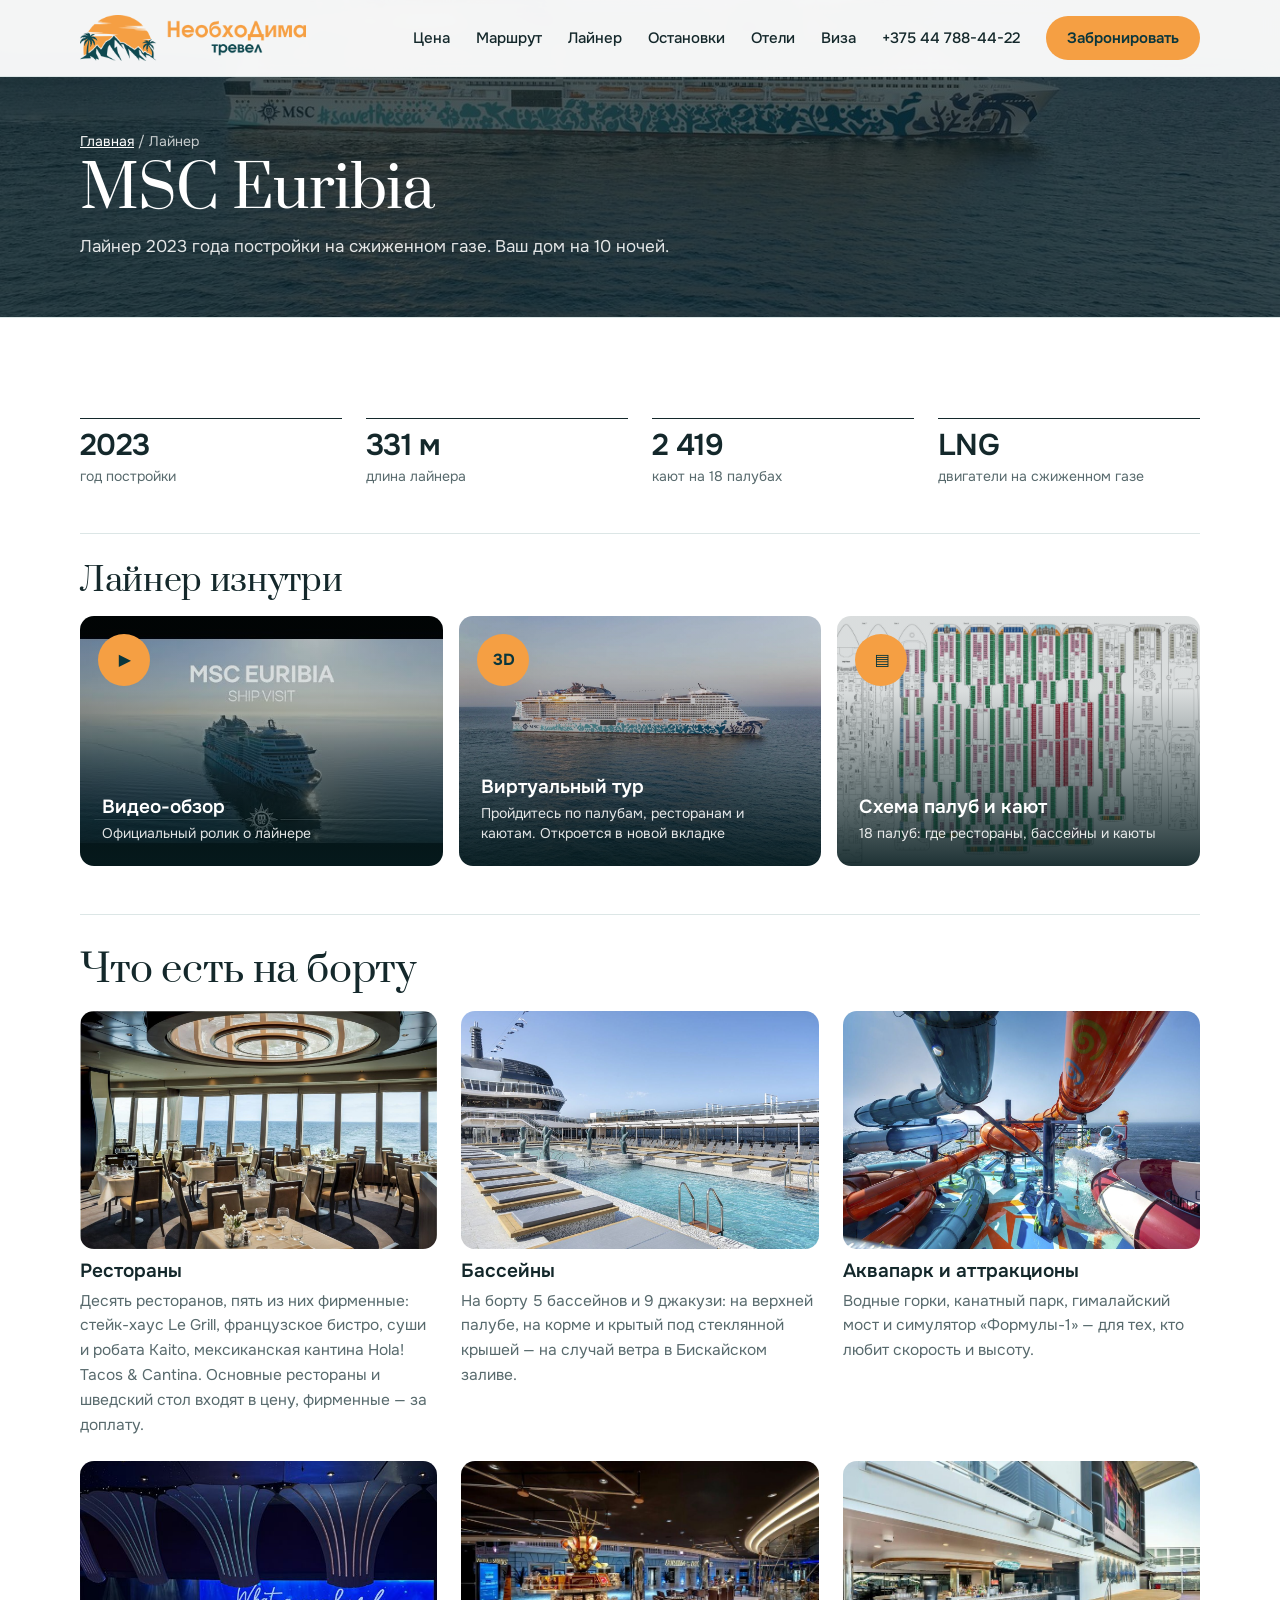
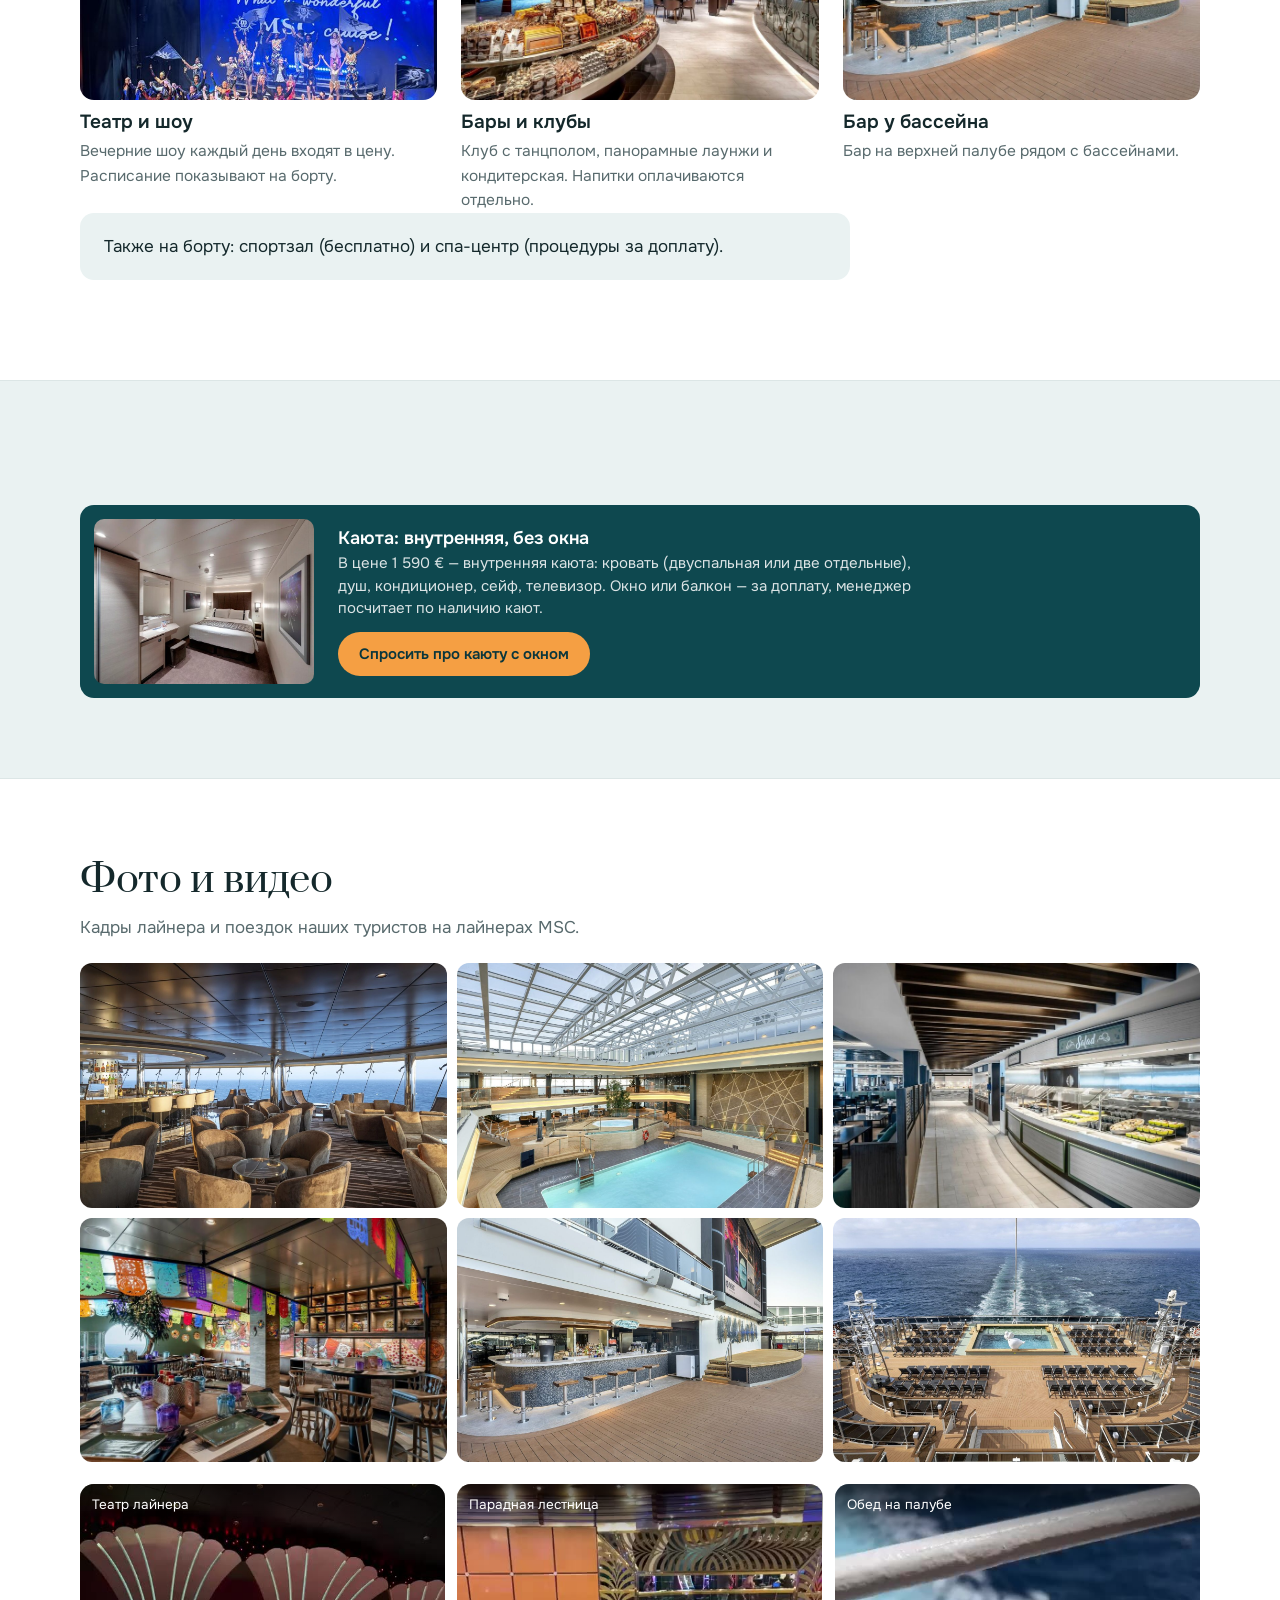
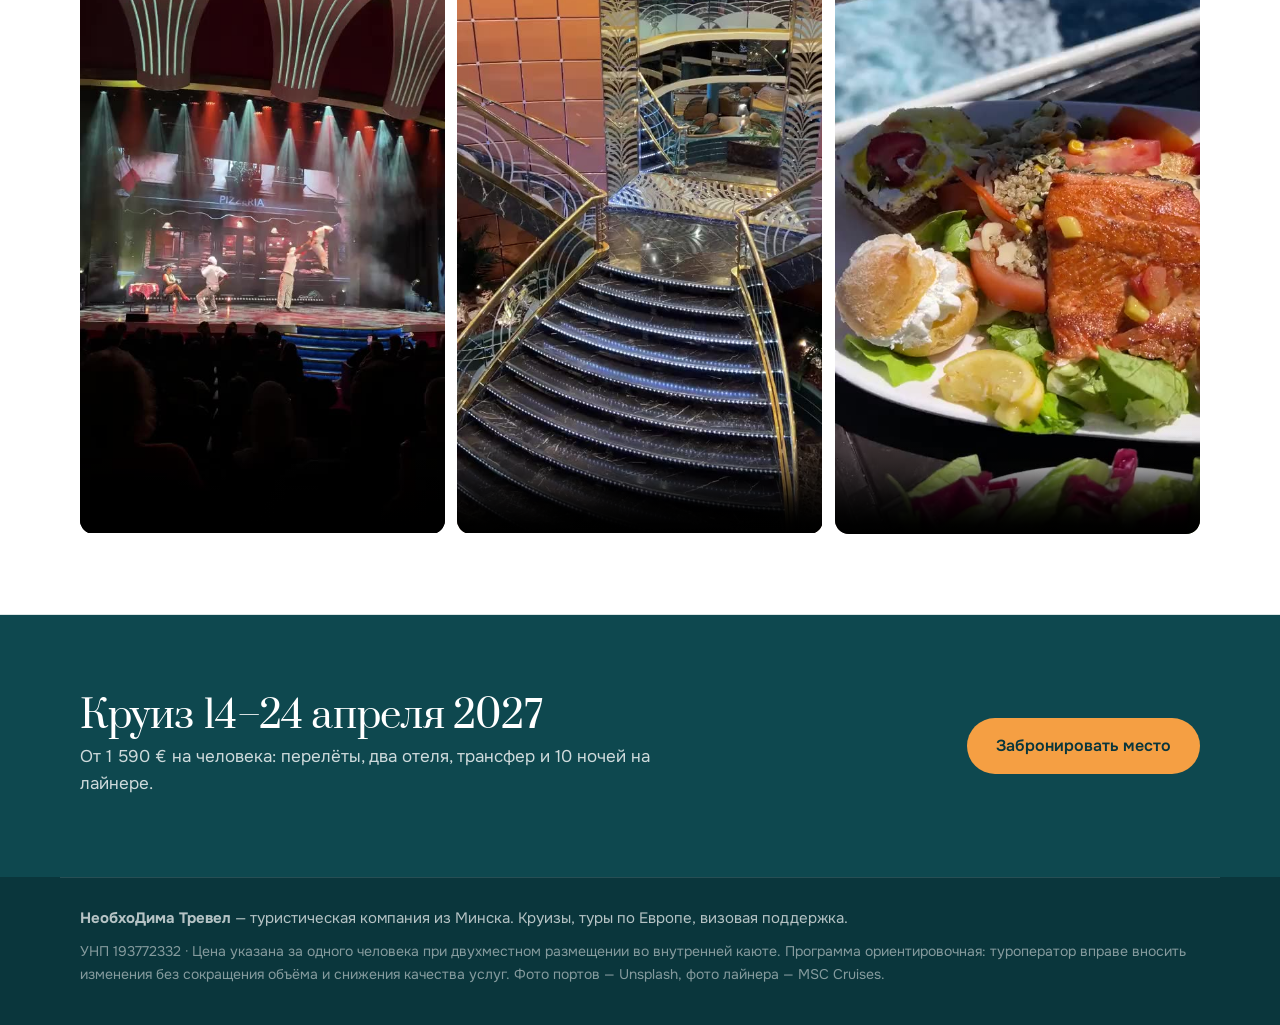
==== liner.html @ 18fa3476 "Лендинг «Испания по морю»: круиз Барселона — Киль на MSC Euribia Co-Authored-By: Claude Sonnet 5.5 <" ====
<!DOCTYPE html>
<html lang="ru">
<head>
<meta charset="utf-8">
<meta name="robots" content="noindex, nofollow">
<meta name="viewport" content="width=device-width, initial-scale=1, viewport-fit=cover">
<meta name="theme-color" content="#0E484F">
<title>MSC Euribia: палубы, рестораны, развлечения | НеобхоДима Тревел</title>
<meta name="description" content="Подробно о лайнере MSC Euribia: рестораны, бассейны, аквапарк, театр, спа, каюта. Круиз из Барселоны 14–24 апреля 2027.">
<link rel="preconnect" href="https://fonts.googleapis.com">
<link rel="preconnect" href="https://fonts.gstatic.com" crossorigin>
<link href="https://fonts.googleapis.com/css2?family=Prata&family=Onest:wght@400;500;600&display=swap" rel="stylesheet">
<link rel="stylesheet" href="style.css?v=8">
<link rel="stylesheet" href="rich.css?v=5">
<link rel="stylesheet" href="brand.css?v=6">
<link rel="stylesheet" href="inner.css?v=3">
</head>
<body class="inner">
<a class="skip" href="#main">К содержимому</a>
<header class="top" id="top">
  <div class="top-in">
    <a class="logo" href="index.html" aria-label="НеобхоДима Тревел"><img class="logo-l" src="img/logo-light.png" alt="" width="640" height="125"><img class="logo-d" src="img/logo.png" alt="НеобхоДима Тревел" width="640" height="125"></a>
    <nav class="nav" aria-label="Разделы">
      <a href="index.html#vklyucheno">Цена</a>
      <a href="index.html#marshrut">Маршрут</a>
      <a href="liner.html">Лайнер</a>
      <a href="ostanovki.html">Остановки</a>
      <a href="otel.html">Отели</a>
      <a href="index.html#viza">Виза</a>
    </nav>
    <a class="top-phone" href="tel:+375447884422">+375 44 788-44-22</a>
    <a class="btn btn-sm btn-gold top-cta" href="index.html#zayavka">Забронировать</a>
  </div>
</header>
<main id="main" tabindex="-1">

<section class="ihero" style="--bg-img:url(img/ship-ship-main.jpg)">
  <div class="wrap"><p class="crumbs"><a href="index.html">Главная</a> / Лайнер</p>
    <h1>MSC Euribia</h1>
    <p class="lead">Лайнер 2023 года постройки на сжиженном газе. Ваш дом на 10 ночей.</p>
  </div>
</section>
<section class="sec">
  <div class="wrap">
    <ul class="ship-facts">
      <li><b>2023</b><span>год постройки</span></li>
      <li><b>331 м</b><span>длина лайнера</span></li>
      <li><b>2 419</b><span>кают на 18 палубах</span></li>
      <li><b>LNG</b><span>двигатели на сжиженном газе</span></li>
    </ul>
    <div class="inside" id="vnutri">
      <h2 class="inside-h">Лайнер изнутри</h2>
      <div class="inside-grid">
        <button class="in-tile" type="button" data-modal="youtube" data-id="EYchg1UVdTI" data-title="Видео-обзор MSC Euribia" style="--bg:url(people/yt-thumb.jpg)"><span class="in-play" aria-hidden="true">▶</span><b>Видео-обзор</b><span>Официальный ролик о лайнере</span></button>
        <a class="in-tile" href="https://virtual-tours.msccruises.com/MSC-Euribia/en-gl/index.html" target="_blank" rel="noopener" style="--bg:url(img/ship-ship-main.jpg)"><span class="in-play" aria-hidden="true">3D</span><b>Виртуальный тур</b><span>Пройдитесь по палубам, ресторанам и каютам. Откроется в новой вкладке</span></a>
        <button class="in-tile" type="button" data-modal="image" data-src="img/palubi.jpg" data-title="Схема палуб и кают MSC Euribia" style="--bg:url(img/palubi.jpg)"><span class="in-play" aria-hidden="true">▤</span><b>Схема палуб и кают</b><span>18 палуб: где рестораны, бассейны и каюты</span></button>
      </div>
    </div>
    <h2 class="sec-h2">Что есть на борту</h2>
    <div class="cols3">
      <article><img src="img/ship-restaurant.jpg" alt="Ресторан на лайнере" loading="lazy" width="1400" height="933"><h3>Рестораны</h3><p>Десять ресторанов, пять из них фирменные: стейк-хаус Le Grill, французское бистро, суши и робата Kaito, мексиканская кантина Hola! Tacos &amp; Cantina. Основные рестораны и шведский стол входят в цену, фирменные — за доплату.</p></article>
      <article><img src="img/ship-pool.jpg" alt="Бассейн на верхней палубе" loading="lazy" width="1400" height="933"><h3>Бассейны</h3><p>На борту 5 бассейнов и 9 джакузи: на верхней палубе, на корме и крытый под стеклянной крышей — на случай ветра в Бискайском заливе.</p></article>
      <article><img src="img/ship-aquapark.jpg" alt="Аквапарк" loading="lazy" width="1400" height="933"><h3>Аквапарк и аттракционы</h3><p>Водные горки, канатный парк, гималайский мост и симулятор «Формулы-1» — для тех, кто любит скорость и высоту.</p></article>
      <article><img src="people/show.jpg" alt="Театр лайнера" loading="lazy" width="619" height="1100"><h3>Театр и шоу</h3><p>Вечерние шоу каждый день входят в цену. Расписание показывают на борту.</p></article>
      <article><img src="img/ship-sweets.jpg" alt="Кондитерская на борту" loading="lazy" width="800" height="533"><h3>Бары и клубы</h3><p>Клуб с танцполом, панорамные лаунжи и кондитерская. Напитки оплачиваются отдельно.</p></article>
      <article><img src="img/ship-poolbar2.jpg" alt="Бар у бассейна" loading="lazy" width="800" height="533"><h3>Бар у бассейна</h3><p>Бар на верхней палубе рядом с бассейнами.</p></article>
    </div>
    <p class="note-box">Также на борту: спортзал (бесплатно) и спа-центр (процедуры за доплату).</p>
  </div>
</section>
<section class="sec sec-tint">
  <div class="wrap">
    <aside class="cabin-strip">
      <img src="img/ship-cabin2.jpg" alt="Внутренняя каюта" loading="lazy" width="800" height="533">
      <div>
        <h3>Каюта: внутренняя, без окна</h3>
        <p>В цене 1 590 € — внутренняя каюта: кровать (двуспальная или две отдельные), душ, кондиционер, сейф, телевизор. Окно или балкон — за доплату, менеджер посчитает по наличию кают.</p>
        <a class="btn btn-gold btn-sm" href="index.html#zayavka">Спросить про каюту с окном</a>
      </div>
    </aside>
  </div>
</section>
<section class="sec">
  <div class="wrap">
    <h2>Фото и видео</h2>
    <p class="lead">Кадры лайнера и поездок наших туристов на лайнерах MSC.</p>
    <div class="gal9">
      <img src="img/ship-lounge.jpg" alt="Лаунж" loading="lazy"><img src="img/ship-indoor-pool.jpg" alt="Крытый бассейн" loading="lazy"><img src="img/ship-buffet.jpg" alt="Шведский стол" loading="lazy"><img src="img/ship-theme.jpg" alt="Ресторан" loading="lazy"><img src="img/ship-poolbar.jpg" alt="Бар у бассейна" loading="lazy"><img src="img/port-sea1.jpg" alt="Корма лайнера" loading="lazy">
    </div>
    <div class="reels reels-small">
      <figure><video src="people/showwide.mp4" poster="people/showwide.jpg" controls playsinline preload="none"></video><figcaption>Театр лайнера</figcaption></figure>
      <figure><video src="people/stairsv.mp4" poster="people/stairsv.jpg" controls playsinline preload="none"></video><figcaption>Парадная лестница</figcaption></figure>
      <figure><video src="people/deck.mp4" poster="people/deck.jpg" controls playsinline preload="none"></video><figcaption>Обед на палубе</figcaption></figure>
    </div>
  </div>
</section>

<section class="sec dark"><div class="wrap cta-band"><div><h2>Круиз 14–24 апреля 2027</h2><p class="lead">От 1 590 € на человека: перелёты, два отеля, трансфер и 10 ночей на лайнере.</p></div><a class="btn btn-gold" href="index.html#zayavka">Забронировать место</a></div></section>
<dialog class="mdl" id="mdl" aria-label="Просмотр"><button class="mdl-x" type="button" aria-label="Закрыть">×</button><div class="mdl-body" id="mdlBody"></div><p class="mdl-cap" id="mdlCap"></p></dialog>
</main>
<footer class="foot">
  <div class="wrap">
    <p><b>НеобхоДима Тревел</b> — туристическая компания из Минска. Круизы, туры по Европе, визовая поддержка.</p>
    <p class="small">УНП 193772332 · Цена указана за одного человека при двухместном размещении во внутренней каюте. Программа ориентировочная: туроператор вправе вносить изменения без сокращения объёма и снижения качества услуг. Фото портов — Unsplash, фото лайнера — MSC Cruises.</p>
  </div>
</footer>
<nav class="mbar" aria-label="Быстрые действия">
  <a href="tel:+375447884422">Позвонить</a>
  <a href="https://t.me/+375447884422" target="_blank" rel="noopener">Telegram</a>
  <a class="mbar-main" href="index.html#zayavka">Забронировать</a>
</nav>
<script src="extras.js?v=1"></script>
</body>
</html>
---- style.css ----
/* «Испания по морю» — дизайн v6 (06.11.2026), написан с нуля.
   Правило: один акцентный цвет (терракота). Фон тёплый белый, текст тёплый почти чёрный.
   Цвет и Испанию дают фотографии, а не интерфейс. Всё выровнено по левому краю одной сетки. */
:root{
  --bg:#FBF8F3; --bg2:#F3ECE2; --ink:#1F1B16; --muted:#6E655C; --line:#E4DACD;
  --accent:#B4472F; --accent-d:#963A26; --dark:#1F1B16;
  --head:"Prata",Georgia,serif; --body:"Onest",system-ui,sans-serif;
  --r:14px; --pad:20px; --max:1160px;
}
*,*:before,*:after{box-sizing:border-box}
*{margin:0;padding:0}
html{scroll-behavior:smooth;scroll-padding-top:76px;-webkit-text-size-adjust:100%}
@media (prefers-reduced-motion:reduce){html{scroll-behavior:auto}*{animation:none!important;transition:none!important}}
body{font-family:var(--body);font-size:17px;line-height:1.6;color:var(--ink);background:var(--bg);-webkit-font-smoothing:antialiased;padding-bottom:60px}
img,video{display:block;max-width:100%;height:auto}
a{color:var(--accent)}
button,input,textarea{font:inherit;color:inherit}
:focus-visible{outline:3px solid var(--accent);outline-offset:3px;border-radius:6px}
.wrap{width:100%;max-width:var(--max);margin:0 auto;padding:0 var(--pad)}
.skip{position:absolute;left:12px;top:-60px;z-index:100;background:var(--accent);color:#fff;padding:12px 18px;border-radius:10px;text-decoration:none}
.skip:focus{top:10px}

/* типографика: одна шкала */
h1,h2,h3{font-family:var(--head);font-weight:400;color:var(--ink);line-height:1.12;text-wrap:balance}
h1{font-size:clamp(34px,5vw,60px);letter-spacing:-.015em}
h2{font-size:clamp(30px,4vw,46px);letter-spacing:-.01em;margin-bottom:12px}
h3{font-size:22px;margin-bottom:6px}
.num,.price b,.ship-facts b,.contact-phone a,.steps li:before{font-family:var(--body);font-weight:600;letter-spacing:-.02em}
h1 .num,h2 .num{font-weight:500}
.lead{font-size:18px;color:var(--muted);max-width:58ch}
.small{font-size:14px;color:var(--muted)}

/* кнопки: акцент только здесь */
.btn{display:inline-flex;align-items:center;justify-content:center;min-height:52px;padding:14px 28px;border-radius:999px;font-weight:600;font-size:16px;text-decoration:none;border:1.5px solid transparent;cursor:pointer;white-space:nowrap;transition:background-color .2s,color .2s,border-color .2s}
.btn-sm{min-height:42px;padding:9px 20px;font-size:15px}
.btn-gold{background:var(--accent);color:#fff}
.btn-gold:hover{background:var(--accent-d)}
.btn-ghost{background:transparent;color:var(--ink);border-color:var(--ink)}
.btn-ghost:hover{background:var(--ink);color:#fff}
.btn-navy{background:var(--ink);color:#fff}
.btn-navy:hover{background:#3A332B}
.btn-block{display:flex;width:100%}

/* шапка: всегда светлая */
.top{position:fixed;inset:0 0 auto;z-index:50;background:rgba(251,248,243,.94);backdrop-filter:blur(8px);border-bottom:1px solid transparent;transition:border-color .2s}
.top.solid{border-bottom-color:var(--line)}
.top-in{display:flex;align-items:center;gap:26px;height:64px;max-width:var(--max);margin:0 auto;padding:0 var(--pad)}
.logo{font-family:var(--head);font-size:22px;color:var(--ink);text-decoration:none;margin-right:auto}
.nav{display:none;gap:26px}
.nav a,.top-phone{color:var(--ink);text-decoration:none;font-size:15px;font-weight:500}
.nav a:hover{color:var(--accent)}
.top-phone,.top-cta{display:none}
@media (min-width:1000px){.nav,.top-phone{display:flex}.top-cta{display:inline-flex}.top-in{height:76px}}

/* первый экран: текст слева на светлом, фото справа. Порядок: что → сколько → что сделать */
.hero{display:flex;flex-direction:column;padding-top:64px;background:var(--bg)}
.hero-text{order:2;padding:28px var(--pad) 40px}
.hero-media{order:1;position:relative;margin:0;height:38vh;min-height:230px;overflow:hidden}
.hero-media img{width:100%;height:100%;object-fit:cover;object-position:30% 55%}
.hero-media figcaption{position:absolute;left:14px;bottom:12px;right:14px;font-size:13px;color:#fff;text-shadow:0 1px 8px rgba(0,0,0,.6)}
.kicker{font-size:14px;font-weight:500;color:var(--muted);margin-bottom:14px}
.sub{font-size:18px;color:var(--muted);max-width:42ch;margin:18px 0 26px}
.price{display:flex;flex-wrap:wrap;align-items:baseline;gap:2px 10px;margin-bottom:22px}
.price-from{font-size:18px;color:var(--muted)}
.price b{font-size:44px;line-height:1;color:var(--accent)}
.price-note{flex-basis:100%;font-size:14px;color:var(--muted)}
.hero-cta{display:flex;flex-wrap:wrap;gap:12px}
.hero-cta .btn{flex:1 1 210px}
.trust{margin-top:18px;font-size:14px;color:var(--muted);padding-left:22px;position:relative}
.trust:before{content:"";position:absolute;left:0;top:5px;width:12px;height:12px;border-radius:50%;background:var(--accent)}
@media (min-width:900px){
  .hero{display:grid;grid-template-columns:minmax(0,1fr) minmax(0,1fr);min-height:100vh;min-height:100svh;padding-top:76px}
  .hero-text{order:1;align-self:center;justify-self:end;width:100%;max-width:calc(var(--max) / 2 + 20px);padding:48px clamp(32px,4vw,64px) 48px var(--pad)}
  .hero-media{order:2;height:auto;min-height:100%}
  .hero-media img{position:absolute;inset:0}
}

/* полоса азулежу: одна, в цвете акцента, тонкая */
.tiles{height:22px;background:url("data:image/svg+xml,%3Csvg xmlns='http://www.w3.org/2000/svg' width='22' height='22' viewBox='0 0 22 22'%3E%3Cpath d='M11 2 20 11 11 20 2 11Z' fill='none' stroke='%23B4472F' stroke-width='1.2'/%3E%3Ccircle cx='11' cy='11' r='2.2' fill='%23B4472F'/%3E%3C/svg%3E") repeat-x center/22px 22px;opacity:.55;margin:0 auto;max-width:var(--max)}

/* секции */
.sec{padding:72px 0}
.sec-sand{background:var(--bg2)}
@media (min-width:900px){.sec{padding:112px 0}}

/* цена */
.price-head{display:flex;flex-wrap:wrap;align-items:baseline;gap:4px 16px}
.price-head h2{margin:0}
.price-head .lead{margin:0}
.price-head .num{color:var(--accent)}
.incl-tiles{list-style:none;display:grid;grid-template-columns:1fr 1fr;gap:1px;background:var(--line);border:1px solid var(--line);border-radius:var(--r);overflow:hidden;margin:32px 0 24px}
.incl-tiles li{background:var(--bg);padding:22px 20px;display:flex;flex-direction:column;gap:4px}
.incl-tiles svg{width:30px;height:30px;color:var(--accent);margin-bottom:10px}
.incl-tiles b{font-size:18px}
.incl-tiles span{font-size:14.5px;color:var(--muted);line-height:1.45}
.incl-tiles .big{grid-column:span 2}
@media (min-width:900px){.incl-tiles{grid-template-columns:repeat(5,1fr)}.incl-tiles .big{grid-column:auto}}
.extra{display:flex;flex-wrap:wrap;align-items:center;justify-content:space-between;gap:16px}
.extra p{color:var(--muted);max-width:62ch}
.extra b{color:var(--ink)}

/* почему мы: список в две колонки, без карточек */
.why{display:grid;gap:0 48px;margin-top:28px}
.why article{padding:22px 0;border-top:1px solid var(--line)}
.why p{color:var(--muted)}
@media (min-width:760px){.why{grid-template-columns:1fr 1fr}}

/* маршрут */
.route-head{display:flex;align-items:flex-end;justify-content:space-between;gap:20px}
.route-arrows{display:none;gap:10px}
.arrow{width:50px;height:50px;border-radius:50%;border:1.5px solid var(--ink);background:transparent;font-size:19px;cursor:pointer;transition:background-color .2s,color .2s}
.arrow:hover{background:var(--ink);color:#fff}
@media (min-width:760px){.route-arrows{display:flex}}
.days{display:flex;gap:6px;overflow-x:auto;scroll-snap-type:x mandatory;margin:26px calc(var(--pad) * -1) 28px;padding:2px var(--pad) 8px;scrollbar-width:thin;overscroll-behavior-x:contain}
.days button{flex:none;scroll-snap-align:start;min-height:50px;padding:7px 14px;border-radius:10px;border:1px solid var(--line);background:var(--bg);text-align:left;cursor:pointer;transition:background-color .2s,border-color .2s,color .2s}
.days button small{display:block;font-size:12px;color:var(--muted)}
.days button span{font-weight:600;font-size:15px}
.days button:hover{border-color:var(--ink)}
.days button[aria-selected="true"]{background:var(--ink);border-color:var(--ink);color:#fff}
.days button[aria-selected="true"] small{color:rgba(255,255,255,.7)}
.voyage{display:grid;gap:28px}
.voyage-view{display:grid;gap:22px}
.big-porthole{width:min(84vw,400px);justify-self:center}
.day-card{min-height:0}
.day-body .when{font-size:14px;font-weight:500;color:var(--accent)}
.day-body h3{font-size:clamp(30px,4vw,40px);margin:4px 0 2px}
.day-body .meta{font-size:15px;color:var(--muted);margin-bottom:14px}
.day-body .lead2{font-size:18px;margin-bottom:16px;max-width:46ch}
.day-body dl{display:grid;gap:10px}
.day-body dt{font-size:13.5px;font-weight:600;color:var(--ink)}
.day-body dd{font-size:15.5px;color:var(--muted)}
.voyage-map{position:relative}
.map{display:block;width:100%;height:auto;border-radius:var(--r);border:1px solid var(--line)}
.map .pin{cursor:pointer}
.map .pin .dot{fill:var(--ink);stroke:#fff;stroke-width:3;transition:fill .2s}
.map .pin .pulse{fill:var(--accent);opacity:0;transform-box:fill-box;transform-origin:center}
.map .pin.on .dot,.map .pin:hover .dot,.map .pin:focus-visible .dot{fill:var(--accent)}
.map .pin.on .pulse{opacity:.4;animation:pin 1.8s ease-out infinite}
@keyframes pin{from{transform:scale(.8);opacity:.5}to{transform:scale(2.4);opacity:0}}
.map .pin:focus{outline:none}
.map .num{font:700 11px Onest,sans-serif;fill:#fff;pointer-events:none}
.map .lbl{font:600 22px Onest,sans-serif;fill:var(--ink);paint-order:stroke;stroke:#F6F0E7;stroke-width:5px;stroke-linejoin:round}
.map-hint{margin-top:8px}
.route-note{margin-top:22px}
@media (min-width:900px){
  .voyage{grid-template-columns:minmax(0,.8fr) minmax(0,1.2fr);gap:56px;align-items:start}
  .voyage-view{grid-template-columns:minmax(0,1fr) minmax(0,1fr);gap:36px;align-items:center}
  .big-porthole{width:100%;max-width:440px}
}

/* иллюминатор */
.ph{position:relative;aspect-ratio:1;width:100%;filter:drop-shadow(0 18px 28px rgba(31,27,22,.28))}
.ph-frame{position:absolute;inset:0;width:100%;height:100%;z-index:2;pointer-events:none}
.ph-glass{position:absolute;left:14%;top:14%;width:72%;height:72%;border-radius:50%;overflow:hidden;background:#2A2520}
.ph-glass img,.ph-glass video{position:absolute;inset:0;width:100%;height:100%;object-fit:cover}
.ph-glass:before{content:"";position:absolute;inset:0;border-radius:50%;z-index:3;box-shadow:inset 0 10px 26px rgba(0,0,0,.45),inset 0 -6px 16px rgba(0,0,0,.2)}
.ph-glass .layer{opacity:0;transition:opacity .7s ease}
.ph-glass .layer.on{opacity:1}
.ph-glass img.layer.on{animation:kb 14s ease-out forwards}
@keyframes kb{from{transform:scale(1.15)}to{transform:scale(1)}}
.ph-glare{position:absolute;inset:0;z-index:4;border-radius:50%;pointer-events:none;background:radial-gradient(ellipse 60% 36% at 30% 16%,rgba(255,255,255,.38),rgba(255,255,255,0) 70%)}
.ph-win{position:absolute;z-index:4;left:16%;top:12%;width:40%;height:26%;border-radius:8% 14% 10% 12%;transform:rotate(-14deg) skewX(-10deg);pointer-events:none;background:linear-gradient(135deg,rgba(255,255,255,.26),rgba(255,255,255,.03) 70%)}
.ph-drop{position:absolute;z-index:4;aspect-ratio:1;border-radius:50%;pointer-events:none;background:radial-gradient(circle at 32% 28%,rgba(255,255,255,.95) 0 14%,rgba(255,255,255,.22) 30%,rgba(255,255,255,.03) 70%);box-shadow:0 1px 2px rgba(0,0,0,.35)}

/* лайнер */
.ship-intro{display:block}
.ship-facts{list-style:none;display:grid;grid-template-columns:1fr 1fr;gap:18px 24px;margin:28px 0 32px}
.ship-facts li{border-top:1px solid var(--ink);padding-top:10px}
.ship-facts b{display:block;font-size:30px;line-height:1.1}
.ship-facts span{font-size:14px;color:var(--muted)}
@media (min-width:760px){.ship-facts{grid-template-columns:repeat(4,1fr)}}
.gallery{display:grid;gap:10px}
.gallery figure{position:relative;border-radius:var(--r);overflow:hidden;margin:0}
.gallery img{width:100%;height:100%;object-fit:cover;aspect-ratio:3/2}
.gallery figcaption{position:absolute;left:0;right:0;bottom:0;padding:30px 14px 12px;background:linear-gradient(transparent,rgba(31,27,22,.75));color:#fff;font-size:14.5px;font-weight:500}
@media (min-width:760px){.gallery{grid-template-columns:repeat(4,1fr);grid-auto-rows:210px}.gallery img{aspect-ratio:auto}.g-big{grid-column:span 2;grid-row:span 2}}
.cabin{display:grid;gap:20px;margin-top:44px;align-items:center}
.cabin img{width:100%;border-radius:var(--r)}
.cabin p{color:var(--muted);margin-top:8px;max-width:52ch}
@media (min-width:760px){.cabin{grid-template-columns:1fr 1fr;gap:48px}}

/* вопросы перед первым круизом */
.know{display:grid;gap:0 48px;margin-top:26px}
.know article{padding:20px 0;border-top:1px solid var(--line)}
.know h3{font-size:20px}
.know p{color:var(--muted);font-size:16px}
@media (min-width:760px){.know{grid-template-columns:1fr 1fr}}
@media (min-width:1050px){.know{grid-template-columns:repeat(3,1fr)}}

/* виза */
.visa{display:grid;gap:32px}
.steps{list-style:none;counter-reset:s;margin:24px 0 16px}
.steps li{counter-increment:s;position:relative;padding:0 0 18px 52px;min-height:44px}
.steps li:before{content:counter(s);position:absolute;left:0;top:0;width:38px;height:38px;border-radius:50%;border:1.5px solid var(--accent);color:var(--accent);display:grid;place-items:center;font-size:16px}
.steps b{display:block;font-weight:600}
.steps span{color:var(--muted);font-size:15.5px}
.award{border:1px solid var(--line);border-radius:var(--r);padding:28px;align-self:start;background:var(--bg)}
.award-mark{width:52px;height:52px;margin-bottom:14px;border-radius:50%;display:grid;place-items:center;background:var(--accent);color:#fff;font-size:22px}
.award b{display:block;font-family:var(--head);font-weight:400;font-size:22px}
.award span{display:block;color:var(--muted);margin:6px 0 20px}
@media (min-width:900px){.visa{grid-template-columns:1.4fr .6fr;gap:64px}}

/* FAQ */
.faq{margin-top:22px;max-width:820px;border-top:1px solid var(--line)}
.faq details{border-bottom:1px solid var(--line)}
.faq summary{list-style:none;cursor:pointer;padding:18px 44px 18px 0;font-weight:600;position:relative;min-height:44px}
.faq summary::-webkit-details-marker{display:none}
.faq summary:after{content:"+";position:absolute;right:4px;top:50%;transform:translateY(-50%);font-size:24px;color:var(--accent);transition:transform .2s}
.faq details[open] summary:after{transform:translateY(-50%) rotate(45deg)}
.faq p{padding:0 0 18px;color:var(--muted);max-width:64ch}

/* заявка: единственный тёмный блок */
.final{background:var(--dark);color:#fff}
.final h2{color:#fff}
.final .lead,.final .small{color:rgba(255,255,255,.72)}
.final-grid{display:grid;gap:32px}
.contact-phone{margin:22px 0 4px}
.contact-phone a{font-size:30px;color:#fff;text-decoration:none}
.msgs{display:flex;flex-wrap:wrap;gap:10px;margin-top:18px}
.msgs a{color:#fff;text-decoration:none;border:1.5px solid rgba(255,255,255,.4);border-radius:999px;padding:10px 20px;min-height:44px;display:inline-flex;align-items:center}
.msgs a:hover{background:rgba(255,255,255,.1)}
.form{background:var(--bg);color:var(--ink);border-radius:var(--r);padding:24px}
.form .small{color:var(--muted)}
.field{margin-bottom:14px;border:0}
.field label,.field legend{display:block;font-weight:600;font-size:15px;margin-bottom:6px}
.opt{font-weight:400;color:var(--muted)}
.field input[type=text],.field input[type=tel],.field textarea{width:100%;min-height:50px;padding:12px 14px;border:1px solid #CFC3B3;border-radius:10px;background:#fff}
.field input:focus-visible,.field textarea:focus-visible{outline:3px solid rgba(180,71,47,.3);outline-offset:1px;border-color:var(--accent)}
.radios{display:flex;flex-wrap:wrap;gap:4px 20px}
.radios label{display:inline-flex;align-items:center;gap:8px;font-weight:400;min-height:44px}
.radios input{accent-color:var(--accent)}
.hp{position:absolute;left:-9999px}
.agree{margin-top:10px}
.form-msg{margin-top:10px;font-size:15px}
.form-msg.ok{color:#1B7A46}.form-msg.err{color:#B3261E}
@media (min-width:900px){.final-grid{grid-template-columns:1fr 1fr;gap:64px;align-items:start}.form{padding:34px}}

.foot{background:var(--dark);color:rgba(255,255,255,.7);padding:0 0 40px;font-size:15px}
.foot .wrap{border-top:1px solid rgba(255,255,255,.12);padding-top:28px}
.foot p+p{margin-top:10px}
.foot .small{color:rgba(255,255,255,.5)}

/* нижняя панель на телефоне */
.mbar{position:fixed;left:0;right:0;bottom:0;z-index:60;display:grid;grid-template-columns:1fr 1fr 1.3fr;background:var(--bg);border-top:1px solid var(--line);padding-bottom:env(safe-area-inset-bottom)}
.mbar a{display:flex;align-items:center;justify-content:center;min-height:56px;font-weight:600;font-size:15px;color:var(--ink);text-decoration:none}
.mbar .mbar-main{background:var(--accent);color:#fff}
@media (min-width:1000px){.mbar{display:none}body{padding-bottom:0}}

/* правки после просмотра v6 */
@media (min-width:900px){
  .hero{grid-template-columns:minmax(0,1.1fr) minmax(0,.9fr)}
  .hero h1{font-size:clamp(36px,3.5vw,54px)}
  /* маршрут: слева иллюминатор над текстом дня, справа карта */
  .voyage{grid-template-columns:minmax(0,1fr) minmax(0,1fr);gap:56px}
  .voyage-view{grid-template-columns:1fr;gap:28px;align-items:start}
  .big-porthole{width:100%;max-width:400px;justify-self:start}
}

/* v7: без иллюминатора, плотнее */
.sec{padding:56px 0}
@media (min-width:900px){.sec{padding:80px 0}}
h2{font-size:clamp(28px,3vw,38px)}
.lead{font-size:17px}
.incl-tiles{margin:24px 0 18px}
.incl-tiles li{padding:16px 16px}
.incl-tiles svg{width:26px;height:26px;margin-bottom:6px}
.incl-tiles b{font-size:16.5px}
.incl-tiles span{font-size:14px}
.why article,.know article{padding:16px 0}
.know h3,.why h3{font-size:19px}
.days{margin:20px calc(var(--pad) * -1) 20px}
.day-photo{position:relative;margin:0;aspect-ratio:4/3;border-radius:var(--r);overflow:hidden;background:var(--bg2)}
.day-photo .layer{position:absolute;inset:0;width:100%;height:100%;object-fit:cover;opacity:0;transition:opacity .6s ease}
.day-photo .layer.on{opacity:1}
.day-body h3{font-size:clamp(26px,3vw,34px)}
.day-body .lead2{font-size:17px}
@media (min-width:900px){
  .voyage{grid-template-columns:minmax(0,.75fr) minmax(0,1.25fr);gap:40px}
  .voyage-map{order:0}
  .voyage-view{grid-template-columns:minmax(0,1.15fr) minmax(0,.85fr);gap:28px;align-items:start}
  .map .lbl{font-size:26px}
}
.ship-facts{margin:20px 0 24px}
.gallery{grid-auto-rows:180px}
.cabin{margin-top:32px}
@media (min-width:900px){
  .voyage{grid-template-columns:minmax(0,1.3fr) minmax(0,.7fr);gap:36px}
  .voyage-view{grid-template-columns:1fr;gap:22px}
  .day-photo{aspect-ratio:16/9}
  .day-body{display:grid;grid-template-columns:1fr 1fr;gap:4px 32px;align-items:start}
  .day-body > p,.day-body > h3{grid-column:1}
  .day-body dl{grid-column:2;grid-row:1 / span 5}
  .map .lbl{font-size:24px}
}
---- rich.css ----
/* Насыщенная версия (06.11): видео-первый экран, карточка брони, туристы, день на борту, отзывы, ритм цветных секций.
   Подключается после style.css. Палитра та же: терракота — единственный акцент, плюс тёмный и песочный фоны. */

.btn-light{background:rgba(255,255,255,.14);color:#fff;border-color:rgba(255,255,255,.7);backdrop-filter:blur(6px)}
.btn-light:hover{background:#fff;color:var(--ink)}
.sec-head{margin-bottom:28px}
.sec-head .lead{margin-top:4px}

/* шапка поверх видео: прозрачная, пока не прокрутили */
.top:not(.solid){background:transparent;backdrop-filter:none}
.top:not(.solid) .logo,.top:not(.solid) .nav a,.top:not(.solid) .top-phone{color:#fff}

/* 1. первый экран */
.vhero{position:relative;min-height:100vh;min-height:100svh;color:#fff;overflow:hidden;display:flex;flex-direction:column;justify-content:flex-end;background:#2A2520}
.vhero-video{position:absolute;inset:0;width:100%;height:100%;object-fit:cover}
.vhero-shade{position:absolute;inset:0;background:
  linear-gradient(180deg,rgba(20,16,12,.55) 0,rgba(20,16,12,0) 22%),
  linear-gradient(90deg,rgba(20,16,12,.72) 0,rgba(20,16,12,.35) 45%,rgba(20,16,12,0) 70%),
  linear-gradient(0deg,rgba(20,16,12,.6) 0,rgba(20,16,12,0) 40%)}
.vhero-in{position:relative;z-index:2;width:100%;max-width:var(--max);margin:0 auto;padding:110px var(--pad) 56px;display:grid;gap:28px;align-items:end}
.vhero h1{color:#fff;font-size:clamp(34px,4.4vw,58px);line-height:1.14;max-width:15ch;text-shadow:0 2px 24px rgba(0,0,0,.25)}
.vhero .kicker{color:rgba(255,255,255,.85)}
.vhero .sub{color:rgba(255,255,255,.9);max-width:44ch}
.vhero .trust{color:rgba(255,255,255,.85);padding-left:0;margin-top:20px}
.vhero .trust:before{display:none}
.vhero .trust b{color:#fff;margin-right:6px}
.vhero-cap{position:absolute;z-index:2;right:16px;bottom:12px;font-size:12px;color:rgba(255,255,255,.7)}
.book-card{background:var(--bg);color:var(--ink);border-radius:18px;padding:24px;box-shadow:0 24px 60px rgba(0,0,0,.35)}
.bc-dates{font-size:14px;color:var(--muted)}
.bc-price{margin:6px 0 2px;display:flex;align-items:baseline;gap:8px}
.bc-price span{color:var(--muted)}
.bc-price b{font-family:var(--body);font-weight:600;font-size:42px;letter-spacing:-.02em;color:var(--accent);line-height:1}
.bc-note{font-size:14px;color:var(--muted);margin-bottom:14px}
.bc-list{list-style:none;margin:0 0 18px;border-top:1px solid var(--line)}
.bc-list li{position:relative;padding:9px 0 9px 26px;border-bottom:1px solid var(--line);font-size:15px}
.bc-list li:before{content:"";position:absolute;left:2px;top:15px;width:12px;height:7px;border-left:2px solid var(--accent);border-bottom:2px solid var(--accent);transform:rotate(-45deg)}
.bc-tg{display:block;text-align:center;margin-top:12px;font-size:15px;color:var(--ink)}
@media (min-width:960px){
  .vhero-in{grid-template-columns:minmax(0,1fr) 380px;gap:56px;padding-bottom:72px}
}

/* 2. наши туристы: тёмная секция с мозаикой */
.dark{background:var(--dark);color:#fff}
.dark h2{color:#fff}
.dark .lead{color:rgba(255,255,255,.72)}
.mosaic{display:grid;grid-template-columns:1fr 1fr;gap:10px}
.mosaic figure{position:relative;margin:0;border-radius:var(--r);overflow:hidden;aspect-ratio:3/4;background:#2A2520}
.mosaic img,.mosaic video{position:absolute;inset:0;width:100%;height:100%;object-fit:cover}
.mosaic figcaption{position:absolute;left:0;right:0;bottom:0;padding:34px 12px 10px;background:linear-gradient(transparent,rgba(0,0,0,.7));font-size:13.5px;line-height:1.35}
@media (min-width:760px){
  .mosaic{grid-template-columns:repeat(4,1fr);grid-auto-rows:220px}
  .mosaic figure{aspect-ratio:auto}
  .mosaic .m-tall{grid-row:span 2}
}

/* 4. маршрут: карта и фото одного размера, текст под ними */
.rt{display:grid;gap:12px;margin-bottom:24px}
.rt-map .map{height:100%;width:100%;object-fit:cover;aspect-ratio:4/5;border-radius:var(--r)}
.rt-photo{aspect-ratio:4/5}
@media (min-width:760px){.rt{grid-template-columns:1fr 1fr;gap:16px}.rt-map .map,.rt-photo{aspect-ratio:auto;height:560px}}
@media (min-width:1100px){.rt{grid-template-columns:.8fr 1.2fr}}
.day-card .day-body{display:grid;gap:4px 40px}
@media (min-width:900px){.day-card .day-body{grid-template-columns:1fr 1fr}}
.route .days button{background:var(--bg)}

/* 5. один день круиза: лента карточек одинакового размера */
.dayline{list-style:none;display:grid;grid-auto-flow:column;grid-auto-columns:minmax(220px,1fr);gap:14px;overflow-x:auto;scroll-snap-type:x mandatory;padding-bottom:8px;margin:0 calc(var(--pad) * -1);padding-left:var(--pad);padding-right:var(--pad)}
.dayline li{scroll-snap-align:start}
.dayline figure{position:relative;margin:0 0 12px;aspect-ratio:3/4;border-radius:var(--r);overflow:hidden;background:var(--bg2)}
.dayline img,.dayline video{position:absolute;inset:0;width:100%;height:100%;object-fit:cover}
.dayline time{display:block;font-size:14px;font-weight:600;color:var(--accent)}
.dayline b{display:block;font-size:17px;margin:2px 0}
.dayline span{font-size:14.5px;color:var(--muted)}
@media (min-width:1100px){.dayline{margin:0;padding:0;overflow:visible}}

/* 6. отзывы: секция в цвете акцента */
.accent{background:var(--accent);color:#fff}
.accent h2{color:#fff}
.accent .lead{color:rgba(255,255,255,.85)}
.rev-head{display:flex;flex-wrap:wrap;align-items:flex-end;justify-content:space-between;gap:20px;margin-bottom:28px}
.rating{display:grid;grid-template-columns:auto auto;align-items:center;gap:0 12px;color:#fff;text-decoration:none;background:rgba(0,0,0,.14);border-radius:var(--r);padding:14px 20px}
.rating b{font-family:var(--body);font-weight:600;font-size:44px;line-height:1;grid-row:span 2}
.rating span{font-size:18px;letter-spacing:2px;color:#FFD9A0}
.rating small{font-size:14px;color:rgba(255,255,255,.85);text-decoration:underline}
.reviews{display:grid;grid-auto-flow:column;grid-auto-columns:minmax(280px,1fr);gap:14px;overflow-x:auto;scroll-snap-type:x mandatory;margin:0 calc(var(--pad) * -1);padding:0 var(--pad) 8px}
.reviews figure{scroll-snap-align:start;margin:0;background:var(--bg);color:var(--ink);border-radius:var(--r);padding:22px;display:flex;flex-direction:column;justify-content:space-between;gap:16px}
.reviews blockquote{font-size:16px;line-height:1.55}
.reviews figcaption{font-size:14px;color:var(--muted);font-weight:500}
@media (min-width:1100px){.reviews{grid-auto-columns:minmax(0,1fr);margin:0;padding:0;overflow:visible}}

/* 9. FAQ — две колонки */
.faq{max-width:none}
@media (min-width:900px){.faq{columns:2;column-gap:48px}.faq details{break-inside:avoid}}

/* плавающая плашка брони на компьютере */
.stick{position:fixed;z-index:55;right:24px;bottom:24px;display:none;align-items:center;gap:16px;background:var(--ink);color:#fff;text-decoration:none;border-radius:999px;padding:8px 8px 8px 22px;box-shadow:0 12px 30px rgba(0,0,0,.3);opacity:0;transform:translateY(16px);transition:opacity .3s,transform .3s;pointer-events:none}
.stick b{color:#FFD9A0;font-weight:600}
.stick i{font-style:normal;background:var(--accent);border-radius:999px;padding:10px 18px;font-weight:600}
.stick.on{opacity:1;transform:none;pointer-events:auto}
@media (min-width:1000px){.stick{display:flex}}
.route .days button[aria-selected="true"]{background:var(--ink);border-color:var(--ink);color:#fff}
@media (min-width:1100px){.dayline{grid-auto-columns:minmax(0,1fr)}}

/* ===== v9: компактнее и конкретнее ===== */
.row-head{display:flex;flex-wrap:wrap;align-items:flex-end;justify-content:space-between;gap:8px 32px}
.row-head h2{margin:0}
.row-head .lead{max-width:44ch}
/* туристы: лента из 6 одинаковых небольших карточек */
.strip{display:grid;grid-auto-flow:column;grid-auto-columns:minmax(150px,1fr);gap:10px;overflow-x:auto;scroll-snap-type:x mandatory;margin:0 calc(var(--pad) * -1);padding:0 var(--pad) 6px}
.strip figure{scroll-snap-align:start;position:relative;margin:0;aspect-ratio:3/4;border-radius:12px;overflow:hidden;background:#2A2520}
.strip img,.strip video{position:absolute;inset:0;width:100%;height:100%;object-fit:cover}
.strip figcaption{position:absolute;left:0;right:0;bottom:0;padding:24px 10px 8px;background:linear-gradient(transparent,rgba(0,0,0,.7));font-size:13px}
@media (min-width:1100px){.strip{grid-auto-columns:minmax(0,1fr);margin:0;padding:0;overflow:visible}}
/* цена: две таблицы */
.ptable{display:grid;gap:16px}
.pcol{border:1px solid var(--line);border-radius:var(--r);padding:20px;background:#fff}
.pcol h3{font-family:var(--body);font-weight:600;font-size:17px;margin-bottom:10px}
.pcol table{width:100%;border-collapse:collapse;font-size:15px}
.pcol td{padding:9px 8px 9px 0;border-top:1px solid var(--line);vertical-align:top}
.pcol td:first-child{color:var(--muted);white-space:nowrap;width:1%}
.pin-yes td.ok{color:#1B7A46;font-weight:600;white-space:nowrap;text-align:right}
.pin-yes td.ok:before{content:"✓ "}
.pin-no{background:var(--bg2)}
.pin-no td:first-child{color:var(--ink);white-space:normal;width:auto}
.pin-no td:last-child{color:var(--muted);text-align:right}
.pin-no .btn{margin-top:16px}
@media (min-width:900px){.ptable{grid-template-columns:1.5fr 1fr}}
/* фото маршрута меньше */
@media (min-width:760px){.rt-map .map,.rt-photo{height:440px}}
/* порты */
.pgrid{list-style:none;display:grid;grid-template-columns:1fr 1fr;gap:12px}
.pgrid li{border:1px solid var(--line);border-radius:12px;overflow:hidden;background:#fff}
.pgrid img{width:100%;aspect-ratio:16/10;object-fit:cover}
.pgrid div{padding:10px 12px 12px}
.pgrid b{display:block;font-size:16px}
.pgrid small{display:block;font-size:13px;color:var(--accent);margin:2px 0 4px}
.pgrid span{font-size:13.5px;color:var(--muted);line-height:1.4;display:block}
@media (min-width:900px){.pgrid{grid-template-columns:repeat(4,1fr)}}
/* лайнер: на борту */
.onboard{list-style:none;display:grid;grid-template-columns:1fr;gap:0 32px;margin-top:28px;border-top:1px solid var(--line)}
.onboard li{padding:12px 0;border-bottom:1px solid var(--line);display:grid;grid-template-columns:130px 1fr;gap:12px}
.onboard b{font-size:15.5px}
.onboard span{font-size:15px;color:var(--muted)}
@media (min-width:900px){.onboard{grid-template-columns:1fr 1fr}}
.gallery{grid-auto-rows:150px}
/* о компании */
.about{display:grid;gap:28px;align-items:center}
.about-photo{width:100%;max-height:440px;object-fit:cover;border-radius:var(--r)}
.about-facts{list-style:none;margin:20px 0;display:grid;gap:10px}
.about-facts li{display:grid;grid-template-columns:120px 1fr;gap:12px;align-items:baseline;border-top:1px solid var(--line);padding-top:10px}
.about-facts b{font-size:22px;font-weight:600;color:var(--accent)}
.about-facts span{color:var(--muted);font-size:15px}
.about-diplom{width:120px;border-radius:6px;box-shadow:0 6px 18px rgba(0,0,0,.15)}
@media (min-width:900px){.about{grid-template-columns:.8fr 1.2fr;gap:56px}}
/* отзывы: сетка 3 в ряд, текст обрезан, без пустот */
.rv-grid{grid-auto-flow:row;grid-template-columns:1fr;overflow:visible;margin:0;padding:0;gap:12px}
.rv-grid figure{padding:18px;gap:10px}
.rv-grid blockquote{font-size:15px;display:-webkit-box;-webkit-line-clamp:5;-webkit-box-orient:vertical;overflow:hidden}
@media (min-width:760px){.rv-grid{grid-template-columns:repeat(3,1fr)}.rv-grid figure:nth-child(n+4){display:none}}
@media (min-width:1100px){.rv-grid{grid-auto-columns:auto}}

/* ===== v10 ===== */
.about-text{margin-top:14px;color:var(--ink);max-width:60ch}
/* сравнение */
.cmp-t{width:100%;border-collapse:collapse;background:var(--bg);border-radius:var(--r);overflow:hidden;font-size:15.5px}
.cmp-t th,.cmp-t td{padding:14px 16px;border-bottom:1px solid var(--line);text-align:left;vertical-align:top}
.cmp-t thead th{font-size:14px;color:var(--muted);font-weight:600;background:var(--bg2)}
.cmp-t thead th:last-child{color:var(--accent)}
.cmp-t tbody th{font-weight:600;white-space:nowrap}
.cmp-t td{color:var(--muted)}
.cmp-t td:last-child{color:var(--ink);font-weight:500}
.cmp-note{margin-top:14px}
@media (max-width:640px){.cmp-t thead{display:none}.cmp-t tr{display:grid;grid-template-columns:1fr 1fr}.cmp-t tbody th{grid-column:span 2;padding-bottom:4px;border:0}}
/* лайнер: 9 фото */
@media (min-width:760px){.gallery{grid-template-columns:repeat(4,1fr);grid-auto-rows:170px}}
/* награды в визе */
.awards{background:var(--bg);border:1px solid var(--line);border-radius:var(--r);padding:24px;align-self:start}
.awards h3{font-family:var(--body);font-weight:600;font-size:18px;line-height:1.35}
.awards p{font-size:14.5px;color:var(--muted);margin:8px 0 16px}
.medals{display:flex;gap:12px;margin-bottom:16px}
.medals img{width:96px;height:96px}
.diploms{display:grid;grid-template-columns:1fr 1fr;gap:12px}
.diploms figure{margin:0}
.diploms img{width:100%;border-radius:6px;box-shadow:0 6px 16px rgba(0,0,0,.15)}
.diploms figcaption{font-size:13px;color:var(--muted);margin-top:6px}
.aw-link{display:inline-block;margin-top:14px;font-size:14.5px}
@media (min-width:900px){.visa{grid-template-columns:1.2fr .8fr}}
.pin-yes td.ok:before{content:"✓";font-size:18px}
.pin-no td.no{width:1%;padding-right:10px}
.pin-no td.no:before{content:"✕";color:#C62828;font-weight:700;font-size:16px}
.pin-no td:last-child{text-align:left;color:var(--ink)}
---- brand.css ----
/* Фирменная палитра из логотипа НеобхоДима: оранжевый #F59F43 и тёмно-зелёный #0E484F.
   Подключается последним и переопределяет бежевую/терракотовую гамму. Вернуть прежний вид: убрать эту строку из <head>. */
:root{
  --bg:#FFFFFF; --bg2:#EAF2F2; --ink:#14282B; --muted:#586A6D; --line:#DCE6E6;
  --accent:#B8560A;          /* оранжевый для текста на белом (контраст > 4.5) */
  --accent-d:#9A4607;
  --orange:#F59F43;          /* фирменный оранжевый для заливок */
  --orange-d:#E58A28;
  --dark:#0E484F;            /* фирменный тёмно-зелёный */
  --dark2:#0A363C;
}
body{background:var(--bg);color:var(--ink)}
a{color:var(--accent)}
:focus-visible{outline-color:var(--orange)}

/* кнопки: оранжевая заливка с тёмным текстом */
.btn-gold,.mbar .mbar-main,.skip{background:var(--orange);color:#0A363C}
.btn-gold:hover{background:var(--orange-d)}
.btn-ghost{color:var(--dark);border-color:var(--dark)}
.btn-ghost:hover{background:var(--dark);color:#fff}
.btn-navy{background:var(--dark);color:#fff}
.btn-navy:hover{background:var(--dark2)}
.btn-light-dark{background:transparent;color:var(--dark);border-color:var(--dark)}
.btn-light-dark:hover{background:var(--dark);color:#fff}
.stick{background:var(--dark)}
.stick i{background:var(--orange);color:#0A363C}
.stick b{color:var(--orange)}

/* шапка и логотип */
.logo{display:block;margin-right:auto;line-height:0}
.logo img{height:40px;width:auto}
.logo-d{display:none}
.top.solid .logo-l,.inner .top .logo-l{display:none}
.top.solid .logo-d,.inner .top .logo-d{display:block}
.inner .top{background:rgba(255,255,255,.95);backdrop-filter:blur(8px);border-bottom:1px solid var(--line)}
.inner .top .nav a,.inner .top .top-phone{color:var(--ink)}
.top.solid{background:rgba(255,255,255,.96)}
.top.solid .nav a,.top.solid .top-phone{color:var(--ink)}
.nav a:hover{color:var(--accent)}
@media (min-width:1000px){.logo img{height:46px}}

/* цвета секций: белый, светлый зелёно-серый, тёмно-зелёный — без бежевого */
.sec-sand,.sec-tint{background:var(--bg2)}
.dark{background:var(--dark)}
.final{background:var(--dark)}
.accent{background:var(--dark)}
.foot{background:var(--dark2)}
.price b,.bc-price b{color:var(--accent)}
.kicker{color:rgba(255,255,255,.85)}
.hero-cta .btn-light,.btn-light{border-color:rgba(255,255,255,.7)}
.pcol{background:#fff}
.pin-no{background:var(--bg2)}
.timeline time,.dayline time,.day-body .when,.pgrid small{color:var(--accent)}
.steps li:before{border-color:var(--dark);color:var(--dark)}
.faq summary:after{color:var(--accent)}
.rating span{color:var(--orange)}
.vhero-shade{background:linear-gradient(180deg,rgba(6,28,31,.6) 0,rgba(6,28,31,0) 24%),linear-gradient(90deg,rgba(6,28,31,.78) 0,rgba(6,28,31,.38) 46%,rgba(6,28,31,0) 72%),linear-gradient(0deg,rgba(6,28,31,.6) 0,rgba(6,28,31,0) 40%)}
.days button[aria-selected="true"],.route .days button[aria-selected="true"]{background:var(--dark);border-color:var(--dark)}
.arrow{border-color:var(--dark)}.arrow:hover{background:var(--dark)}
.map .pin .dot{fill:var(--dark)}
.map .pin.on .dot,.map .pin:hover .dot,.map .pin:focus-visible .dot{fill:var(--orange)}
.map .pin .pulse{fill:var(--orange)}
.map path[stroke="#B4472F"],.map #route{stroke:var(--orange)}
.map [fill="#EBCFC2"]{fill:#D8E6E6}
.map [fill="#F6F0E7"]{fill:#F3F7F7}
.award-mark{background:var(--orange);color:#0A363C}
.reels figure,.strip figure{background:#0A363C}

/* «Кто мы»: ровные строки одного стиля */
.about-facts{gap:0;border-top:1px solid var(--line);margin-top:20px}
.about-facts li{grid-template-columns:110px 1fr;padding:12px 0;border-top:0;border-bottom:1px solid var(--line)}
.about-facts b{font-size:16px;font-weight:600;color:var(--ink)}
.about-facts span{font-size:15.5px;color:var(--muted)}

/* визовый блок: награды по центру */
.awards{text-align:center}
.medals{justify-content:center}
.medals img{width:104px;height:104px}
.diploms{justify-items:center}
.dlink{background:none;border:0;padding:0;cursor:zoom-in;display:block}
.dlink img{display:block;transition:transform .2s}
.dlink:hover img{transform:scale(1.03)}
.aw-link{display:block;text-align:center}

/* всплывающее окно диплома */
.lb{border:0;border-radius:12px;padding:0;background:transparent;max-width:min(92vw,560px);max-height:92vh;overflow:visible}
.lb::backdrop{background:rgba(6,28,31,.82);backdrop-filter:blur(3px)}
.lb img{display:block;width:100%;max-height:88vh;object-fit:contain;border-radius:10px;background:#fff}
.lb-x{position:absolute;top:-14px;right:-14px;width:40px;height:40px;border-radius:50%;border:0;background:#fff;font-size:26px;line-height:1;cursor:pointer;box-shadow:0 4px 14px rgba(0,0,0,.4)}

/* отзывы-карусель */
.rv-wrap{display:grid;grid-template-columns:auto 1fr auto;gap:12px;align-items:center}
.rv-car{display:grid;grid-auto-flow:column;grid-auto-columns:calc((100% - 28px) / 3);gap:14px;overflow-x:auto;scroll-snap-type:x mandatory;scroll-behavior:smooth;margin:0;padding:4px 2px 8px;scrollbar-width:none}
.rv-car::-webkit-scrollbar{display:none}
.rv-car figure{scroll-snap-align:start;margin:0;background:#fff;color:var(--ink);border-radius:var(--r);padding:20px;display:flex;flex-direction:column;justify-content:space-between;gap:16px;min-height:230px}
.rv-car blockquote{font-size:15px;line-height:1.55;display:block;-webkit-line-clamp:unset;overflow:visible}
.rv-car figcaption b{display:block;font-size:15px}
.rv-car figcaption span{font-size:13px;color:var(--muted)}
.rv-arrow{width:46px;height:46px;border-radius:50%;border:1.5px solid rgba(255,255,255,.7);background:transparent;color:#fff;font-size:18px;cursor:pointer;transition:background-color .2s,color .2s}
.rv-arrow:hover{background:#fff;color:var(--dark)}
.rv-more{margin-top:22px;text-align:center}
.rv-more .btn{border-color:#fff;color:#fff}
.rv-more .btn:hover{background:#fff;color:var(--dark)}
@media (max-width:900px){.rv-car{grid-auto-columns:calc((100% - 14px) / 1.15)}.rv-arrow{display:none}.rv-wrap{grid-template-columns:1fr}}

/* видео с борта */
.reels{display:grid;grid-template-columns:repeat(2,1fr);gap:12px}
.reels figure{position:relative;margin:0;border-radius:var(--r);overflow:hidden;aspect-ratio:9/16;background:#0A363C}
.reels video{width:100%;height:100%;object-fit:cover}
.reels figcaption{position:absolute;left:0;right:0;top:0;padding:10px 12px 28px;background:linear-gradient(rgba(0,0,0,.6),transparent);color:#fff;font-size:13.5px;pointer-events:none}
@media (min-width:900px){.reels{grid-template-columns:repeat(4,1fr)}}

/* чек-лист */
.pack{display:grid;gap:28px;align-items:start}
.pack-bar{height:8px;border-radius:999px;background:#fff;margin:18px 0 8px;overflow:hidden}
.pack-bar i{display:block;height:100%;width:0;background:var(--orange);transition:width .3s}
.packlist{list-style:none;display:grid;gap:8px}
.packlist li{background:#fff;border-radius:10px}
.packlist label{display:flex;gap:12px;align-items:flex-start;padding:13px 14px;cursor:pointer;font-size:15.5px;min-height:44px}
.packlist input{width:20px;height:20px;margin-top:2px;accent-color:var(--dark);flex:none}
.packlist input:checked + *,.packlist label:has(input:checked){color:var(--muted);text-decoration:line-through}
@media (min-width:900px){.pack{grid-template-columns:.7fr 1.3fr;gap:56px}.packlist{grid-template-columns:1fr 1fr}}

/* «подробнее» */
.more{display:inline-block;margin-top:10px;font-weight:600;color:var(--accent);text-decoration:none}
.more:hover{text-decoration:underline}
.pin-no .more{display:block;text-align:center;margin-top:14px}

.lb{margin:auto;inset:0}

/* ===== Лайнер изнутри ===== */
.inside{margin:34px 0 8px}
.inside-h{font-size:clamp(24px,3vw,32px);margin-bottom:16px}
.inside-grid{display:grid;gap:12px}
.in-tile{position:relative;display:flex;flex-direction:column;justify-content:flex-end;gap:2px;min-height:210px;padding:22px;border:0;border-radius:var(--r);overflow:hidden;color:#fff;text-align:left;text-decoration:none;cursor:pointer;background:linear-gradient(0deg,rgba(6,28,31,.9),rgba(6,28,31,.15) 70%),var(--bg) center/cover,#0A363C;transition:transform .25s}
.in-tile:hover{transform:translateY(-3px)}
.in-tile b{font-size:19px;font-weight:600}
.in-tile span:not(.in-play){font-size:14px;line-height:1.4;color:rgba(255,255,255,.88);max-width:34ch}
.in-play{position:absolute;top:18px;left:18px;width:52px;height:52px;border-radius:50%;background:var(--orange);color:#0A363C;display:grid;place-items:center;font-weight:700;font-size:16px;padding-left:2px}
@media (min-width:900px){.inside-grid{grid-template-columns:repeat(3,1fr);gap:16px}.in-tile{min-height:250px}}

/* ===== окно просмотра ===== */
.mdl{margin:auto;inset:0;border:0;padding:0;border-radius:12px;background:#000;max-width:min(94vw,1100px);width:100%;max-height:92vh;overflow:visible}
.mdl::backdrop{background:rgba(6,28,31,.85);backdrop-filter:blur(3px)}
.mdl-x{position:absolute;top:-14px;right:-14px;z-index:3;width:40px;height:40px;border-radius:50%;border:0;background:#fff;font-size:26px;line-height:1;cursor:pointer;box-shadow:0 4px 14px rgba(0,0,0,.4)}
.mdl.youtube .mdl-body{aspect-ratio:16/9}
.mdl iframe{width:100%;height:100%;border:0;border-radius:12px;display:block}
.mdl.image{background:#fff;max-width:min(94vw,1300px)}
.mdl.image .mdl-body{max-height:84vh;overflow:auto;border-radius:12px 12px 0 0}
.mdl.image img{display:block;width:100%;height:auto;cursor:zoom-in}
.mdl.image.zoom img{width:240%;max-width:none;cursor:zoom-out}
.mdl-cap{font-size:12px;color:#6a7a7c;padding:8px 12px;margin:0;background:#fff;border-radius:0 0 12px 12px}
.mdl.youtube .mdl-cap{display:none}

/* ===== блокнот: чек-лист ===== */
@import url("https://fonts.googleapis.com/css2?family=Caveat:wght@500;700&display=swap");
.pack2{display:grid;gap:32px;align-items:center}
.pack-intro .small{margin:14px 0 12px}
.notebook{position:relative;background:#fff;border-radius:6px 6px 14px 14px;padding:76px 26px 26px 78px;box-shadow:0 2px 0 #cfd9d9,0 18px 34px rgba(14,72,79,.18);transform:rotate(-.8deg);
  background-image:repeating-linear-gradient(transparent 0 33px,#BCD6E0 33px 34px),linear-gradient(90deg,transparent 56px,#E5776B 56px 58px,transparent 58px);
  background-position:0 76px,0 0;background-repeat:repeat-y,no-repeat}
.notebook:before{content:"";position:absolute;top:0;left:0;right:0;height:34px;border-radius:6px 6px 0 0;
  background:radial-gradient(circle at 18px 17px,#0E484F 0 5px,transparent 6px) 0 0/36px 34px repeat-x,#E9F1F1;box-shadow:inset 0 -2px 0 #d3dede}
.clip{position:absolute;top:-16px;right:44px;width:20px;height:64px;border:3px solid #9AA9AB;border-radius:10px;transform:rotate(8deg);z-index:2}
.clip:after{content:"";position:absolute;left:3px;top:14px;width:8px;height:40px;border:3px solid #9AA9AB;border-radius:8px}
.nb-title{font-family:"Caveat",cursive;font-weight:700;font-size:38px;line-height:1;color:#0E484F;position:absolute;top:44px;left:78px;margin:0;transform:translateY(-12px)}
.nb-date{position:absolute;top:48px;right:26px;margin:0;font-family:"Caveat",cursive;font-size:22px;color:#B8560A;transform:rotate(-2deg)}
.notebook .packlist{display:block;margin:0;padding:0;list-style:none}
.notebook .packlist li{background:none;border-radius:0;height:34px}
.notebook .packlist label{display:flex;align-items:center;gap:12px;height:34px;padding:0;min-height:0;cursor:pointer;font-family:"Caveat",cursive;font-size:23px;line-height:34px;color:#16363A}
.notebook .packlist input{position:absolute;opacity:0;width:1px;height:1px}
.bx{flex:none;width:22px;height:22px;border:2px solid #0E484F;border-radius:5px;position:relative;background:#fff;transform:rotate(-3deg)}
.bx:after{content:"";position:absolute;left:4px;top:-8px;width:10px;height:20px;border-right:4px solid #F59F43;border-bottom:4px solid #F59F43;transform:rotate(40deg) scale(0);transform-origin:center;transition:transform .18s}
.packlist input:checked + .bx:after{transform:rotate(40deg) scale(1)}
.packlist input:focus-visible + .bx{outline:3px solid var(--orange);outline-offset:2px}
.packlist input:checked ~ .tx{color:#7B8E90;text-decoration:line-through;text-decoration-color:#E5776B;text-decoration-thickness:2px}
.notebook .tx{white-space:nowrap;overflow:hidden;text-overflow:ellipsis}
.nb-note{position:absolute;right:20px;bottom:50px;margin:0;font-family:"Caveat",cursive;font-size:21px;color:#D14B3B;transform:rotate(-6deg);border:2px solid #D14B3B;border-radius:12px;padding:0 10px}
.notebook .pack-bar{height:6px;margin:14px 0 0;background:#E9F1F1}
@media (max-width:640px){.notebook{padding:70px 14px 22px 58px;background-image:repeating-linear-gradient(transparent 0 33px,#BCD6E0 33px 34px),linear-gradient(90deg,transparent 40px,#E5776B 40px 42px,transparent 42px)}.nb-title{left:58px;font-size:32px}.notebook .packlist label{font-size:21px}.notebook .tx{white-space:normal;line-height:1.05}.notebook .packlist li{height:auto;min-height:34px}.nb-note{display:none}}
@media (min-width:900px){.pack2{grid-template-columns:.7fr 1.3fr;gap:64px}}

/* кнопка видео города */
.vbtn{margin:0 0 16px}
.pvideo{position:relative;display:flex;align-items:flex-end;width:100%;max-width:380px;aspect-ratio:16/9;margin:0 0 20px;padding:12px 14px 12px 76px;border:0;border-radius:var(--r);color:#fff;font:600 15px var(--body);cursor:pointer;overflow:hidden;background:linear-gradient(90deg,rgba(6,28,31,.8),rgba(6,28,31,.1)),var(--bg) center/cover,#0A363C}
.pvideo .in-play{top:50%;left:14px;transform:translateY(-50%)}
.pvideo b{align-self:center}
.pvideo:hover{filter:brightness(1.08)}
.notebook{padding-bottom:78px}
.nb-note{right:24px;bottom:30px}
.notebook .pack-bar{position:absolute;left:78px;right:24px;bottom:14px;margin:0}
@media (max-width:640px){.notebook .pack-bar{left:58px;right:14px}}

/* ===== чередование фонов: соседние разделы всегда разные ===== */
#vklyucheno.sec,#porty.sec,#den.sec,#o-nas.sec,#video.sec,#voprosy.sec{background:#fff}
#marshrut.sec,#layner.sec,#turisty.sec,#viza.sec,#chemodan.sec{background:var(--bg2)}
#otzyvy.sec{background:var(--dark)}
.sec{border-top:1px solid var(--line)}
.sec.final,#otzyvy.sec{border-top:0}
#turisty .strip figure,#layner .gallery figure{box-shadow:0 1px 0 rgba(14,72,79,.12)}

/* подзаголовки внутри раздела «Лайнер» */
.sub-h{font-size:clamp(22px,2.6vw,28px);margin:44px 0 6px;padding-top:30px;border-top:1px solid var(--line)}
.sec-h2{margin:48px 0 4px;padding-top:34px;border-top:1px solid var(--line)}
.inside{margin:44px 0 0;padding-top:30px;border-top:1px solid var(--line)}
.ship-facts{margin-bottom:28px}
.gallery{margin-bottom:6px}
.onboard{margin-top:14px}

/* каюта — компактная цветная плашка */
.cabin-strip{display:grid;gap:16px;margin-top:44px;padding:16px;background:var(--dark);color:#fff;border-radius:var(--r);align-items:center}
.cabin-strip img{width:100%;aspect-ratio:3/2;object-fit:cover;border-radius:10px}
.cabin-strip h3{color:#fff;font-family:var(--body);font-weight:600;font-size:18px;margin-bottom:4px}
.cabin-strip p{color:rgba(255,255,255,.85);font-size:15px;line-height:1.5;margin-bottom:10px;max-width:60ch}
.cabin-strip .btn{margin-top:2px}
@media (min-width:760px){.cabin-strip{grid-template-columns:220px 1fr;gap:24px;padding:14px 24px 14px 14px}.cabin-strip img{aspect-ratio:4/3}}
.mdl-cap a{color:var(--accent)}
.mdl.youtube .mdl-cap{display:block;background:#0A363C;color:#fff;border-radius:0 0 12px 12px;text-align:center}
.mdl.youtube .mdl-cap a{color:var(--orange)}
---- inner.css ----
/* внутренние страницы: лайнер, остановки, отели */
.inner{padding-top:0}
.ihero{position:relative;padding:130px 0 56px;color:#fff;background:linear-gradient(rgba(6,28,31,.72),rgba(6,28,31,.72)),var(--bg-img) center/cover,#0E484F}
.ihero h1{color:#fff;font-size:clamp(34px,4.6vw,58px);margin:6px 0 10px}
.ihero .lead{color:rgba(255,255,255,.88)}
.crumbs{font-size:14px;color:rgba(255,255,255,.75)}
.crumbs a{color:#fff}
.chips-nav{display:flex;flex-wrap:wrap;gap:8px;margin-top:20px}
.chips-nav a{color:#fff;text-decoration:none;border:1px solid rgba(255,255,255,.55);border-radius:999px;padding:6px 14px;font-size:14px}
.chips-nav a:hover{background:#fff;color:#0E484F}
.cols3{display:grid;gap:16px;margin-top:20px}
.cols3 article img{width:100%;aspect-ratio:3/2;object-fit:cover;border-radius:var(--r);margin-bottom:12px}
.cols3 h3{font-family:var(--body);font-weight:600;font-size:19px}
.cols3 p{color:var(--muted);font-size:15.5px}
@media (min-width:760px){.cols3{grid-template-columns:repeat(3,1fr);gap:24px}}
.cabin-wide{display:grid;gap:24px;align-items:center}
.cabin-wide img{width:100%;border-radius:var(--r)}
.cabin-wide p{margin:10px 0 18px;max-width:52ch}
@media (min-width:900px){.cabin-wide{grid-template-columns:1fr 1fr;gap:56px}}
.gal9{display:grid;grid-template-columns:repeat(2,1fr);gap:10px;margin:22px 0}
.gal9 img{width:100%;aspect-ratio:3/2;object-fit:cover;border-radius:12px}
@media (min-width:900px){.gal9{grid-template-columns:repeat(3,1fr)}}
.reels-small{margin-top:18px}
@media (min-width:900px){.reels-small{grid-template-columns:repeat(3,1fr)}}
/* остановки */
.port{display:grid;gap:18px;padding:28px 0;border-bottom:1px solid var(--line)}
.port img{width:100%;aspect-ratio:3/2;object-fit:cover;border-radius:var(--r)}
.port .when{font-size:14px;font-weight:500;color:var(--accent)}
.port h2{margin:2px 0 2px}
.port .meta{color:var(--muted);margin-bottom:12px}
.port .lead2{font-size:17.5px;margin-bottom:14px;max-width:56ch}
.port dl{display:grid;gap:10px}
.port dt{font-size:13.5px;font-weight:600}
.port dd{font-size:15.5px;color:var(--muted)}
@media (min-width:900px){.port{grid-template-columns:1fr 1fr;gap:48px;align-items:center;padding:40px 0}.port.rev img{order:2}}
/* отель */
.cols2{display:grid;gap:18px;margin-bottom:20px}
@media (min-width:760px){.cols2{grid-template-columns:1fr 1fr}}
.hotel{border:1px solid var(--line);border-radius:var(--r);padding:28px}
.hotel .when{font-size:14px;font-weight:500;color:var(--accent);margin:2px 0 10px}
.hotel p{max-width:52ch}
.note-box{background:var(--bg2);border-radius:var(--r);padding:20px 24px;margin:0 0 20px;max-width:70ch}
.cta-band{display:flex;flex-wrap:wrap;align-items:center;justify-content:space-between;gap:20px}
.cta-band h2{color:#fff;margin-bottom:6px}
.cta-band .lead{color:rgba(255,255,255,.8)}
.inner .foot{margin-top:0}

/* ===== остановки v2: цветные заголовки, фото-коллажи, карточки ===== */
.pblock{padding:56px 0}
.pblock.alt{background:var(--bg2)}
.phead{display:grid;grid-template-columns:auto 1fr;gap:14px 18px;align-items:center;margin-bottom:22px}
.pnum{width:58px;height:58px;border-radius:50%;background:var(--dark);color:#fff;display:grid;place-items:center;font-family:var(--body);font-weight:600;font-size:20px;letter-spacing:-.02em}
.pdate{display:inline-block;background:var(--orange);color:#0A363C;font-size:13.5px;font-weight:600;border-radius:999px;padding:3px 12px;margin-bottom:6px}
.phead h2{color:var(--dark);margin:0;font-size:clamp(30px,4vw,46px);line-height:1.05}
.pcountry{color:var(--muted);margin-top:4px;font-size:15px}
.phours{grid-column:1 / -1;display:inline-flex;justify-self:start;align-items:center;gap:8px;background:var(--dark);color:#fff;border-radius:10px;padding:8px 16px;font-weight:600;font-size:15.5px}
.phours:before{content:"";width:10px;height:10px;border-radius:50%;background:var(--orange)}
.pgal{display:grid;gap:10px;margin-bottom:22px}
.pgal img{width:100%;height:100%;object-fit:cover;border-radius:var(--r);display:block;aspect-ratio:3/2}
.pgal.g2,.pgal.g3{grid-template-columns:2fr 1fr}
.pgal.g2 .pmain,.pgal.g3 .pmain{grid-row:span 2;aspect-ratio:auto}
.pgal.g3 img:not(.pmain){aspect-ratio:auto}
.pgal.g1 .pmain{aspect-ratio:21/9}
.pgal.g2{grid-template-rows:auto}
.pgal.g2 .pmain{grid-row:auto;aspect-ratio:auto;min-height:260px}
.plead{font-size:19px;line-height:1.55;max-width:62ch;margin-bottom:22px}
.pcards{display:grid;gap:12px}
.pc{background:#fff;border-radius:var(--r);padding:20px;border-top:4px solid var(--orange);box-shadow:0 1px 0 var(--line)}
.pblock.alt .pc{background:#fff}
.pc:nth-child(2){border-top-color:var(--dark)}
.pc:nth-child(3){border-top-color:#5FA8A6}
.pic{display:grid;place-items:center;width:40px;height:40px;border-radius:10px;background:var(--bg2);margin-bottom:10px}
.pic svg{width:22px;height:22px;fill:none;stroke:var(--dark);stroke-width:1.7;stroke-linecap:round;stroke-linejoin:round}
.pc h3{font-family:var(--body);font-weight:600;font-size:16px;color:var(--dark);margin-bottom:4px}
.pc p{color:var(--ink);font-size:15.5px;line-height:1.5}
@media (min-width:760px){.pcards{grid-template-columns:repeat(3,1fr);gap:16px}.phead{grid-template-columns:auto 1fr auto}.phours{grid-column:auto;justify-self:end}.pgal.g3{grid-template-rows:1fr 1fr}.pgal.g2 .pmain{min-height:320px}}
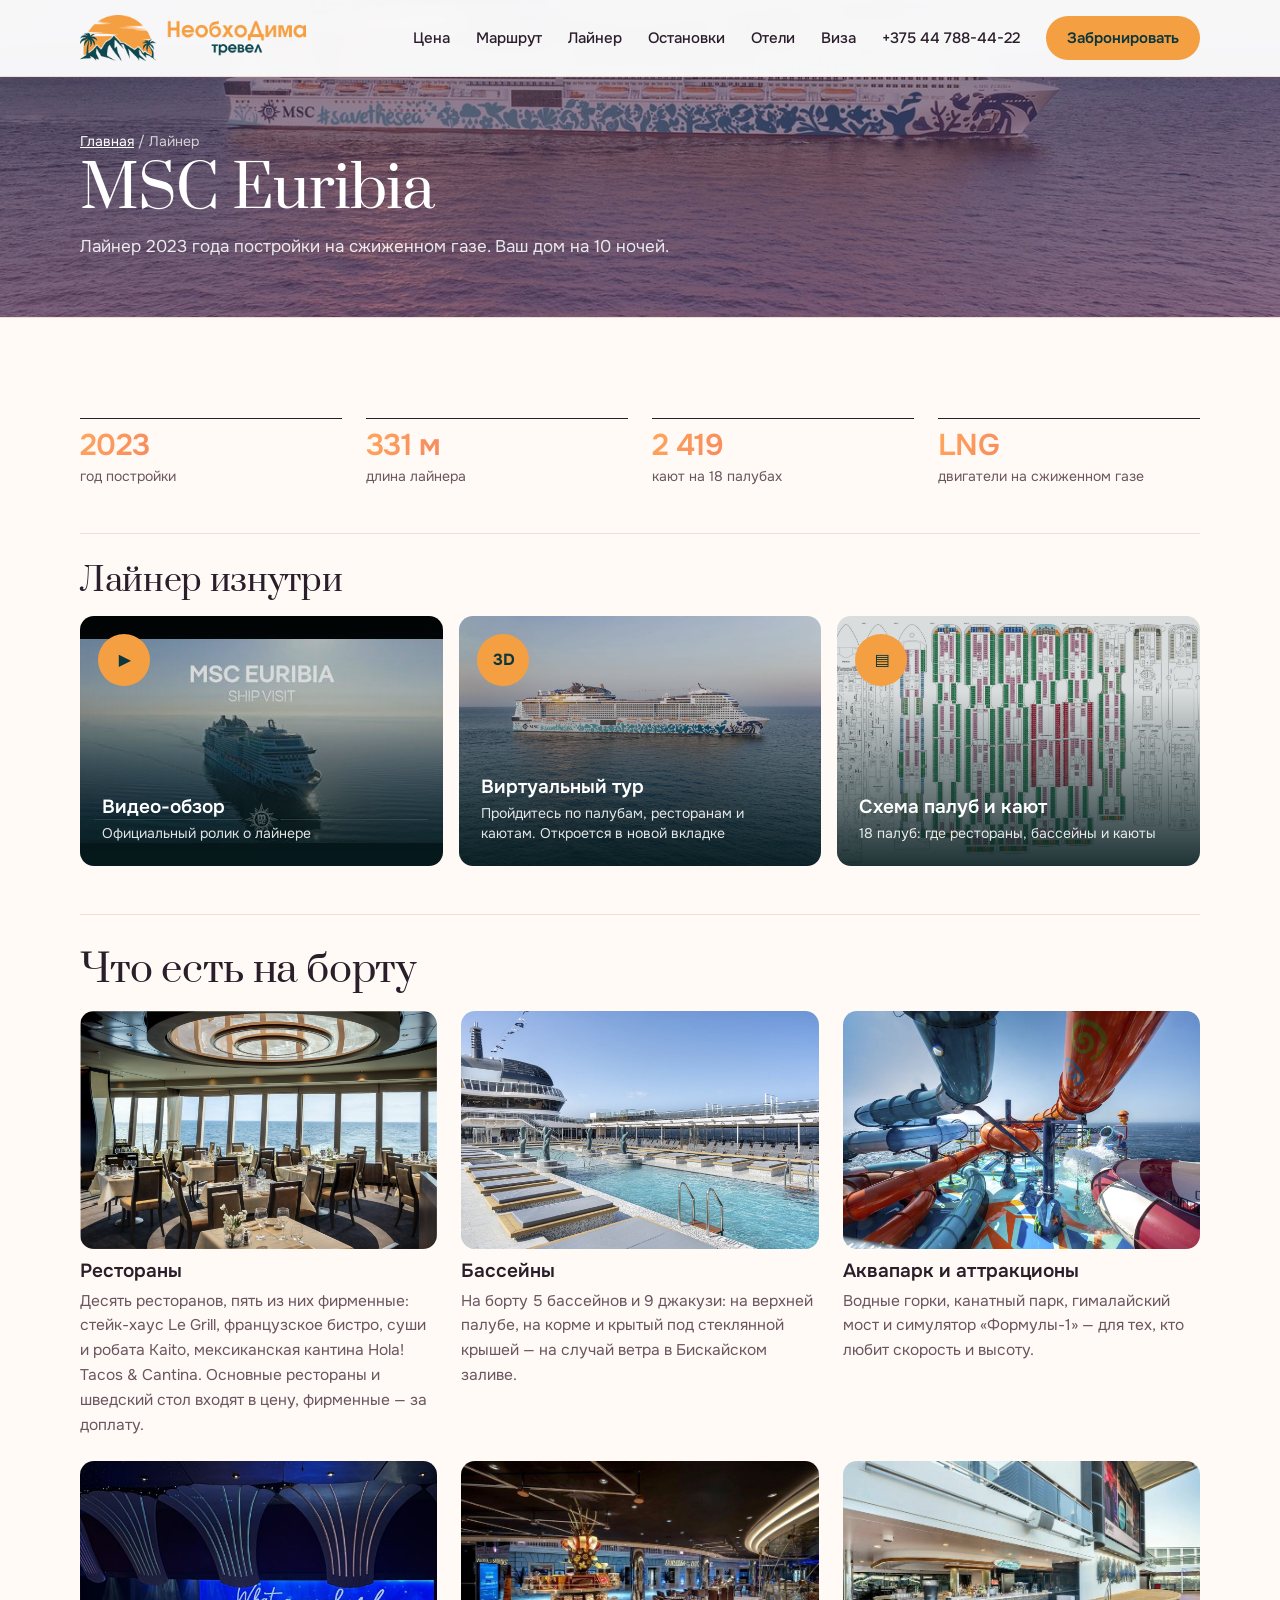
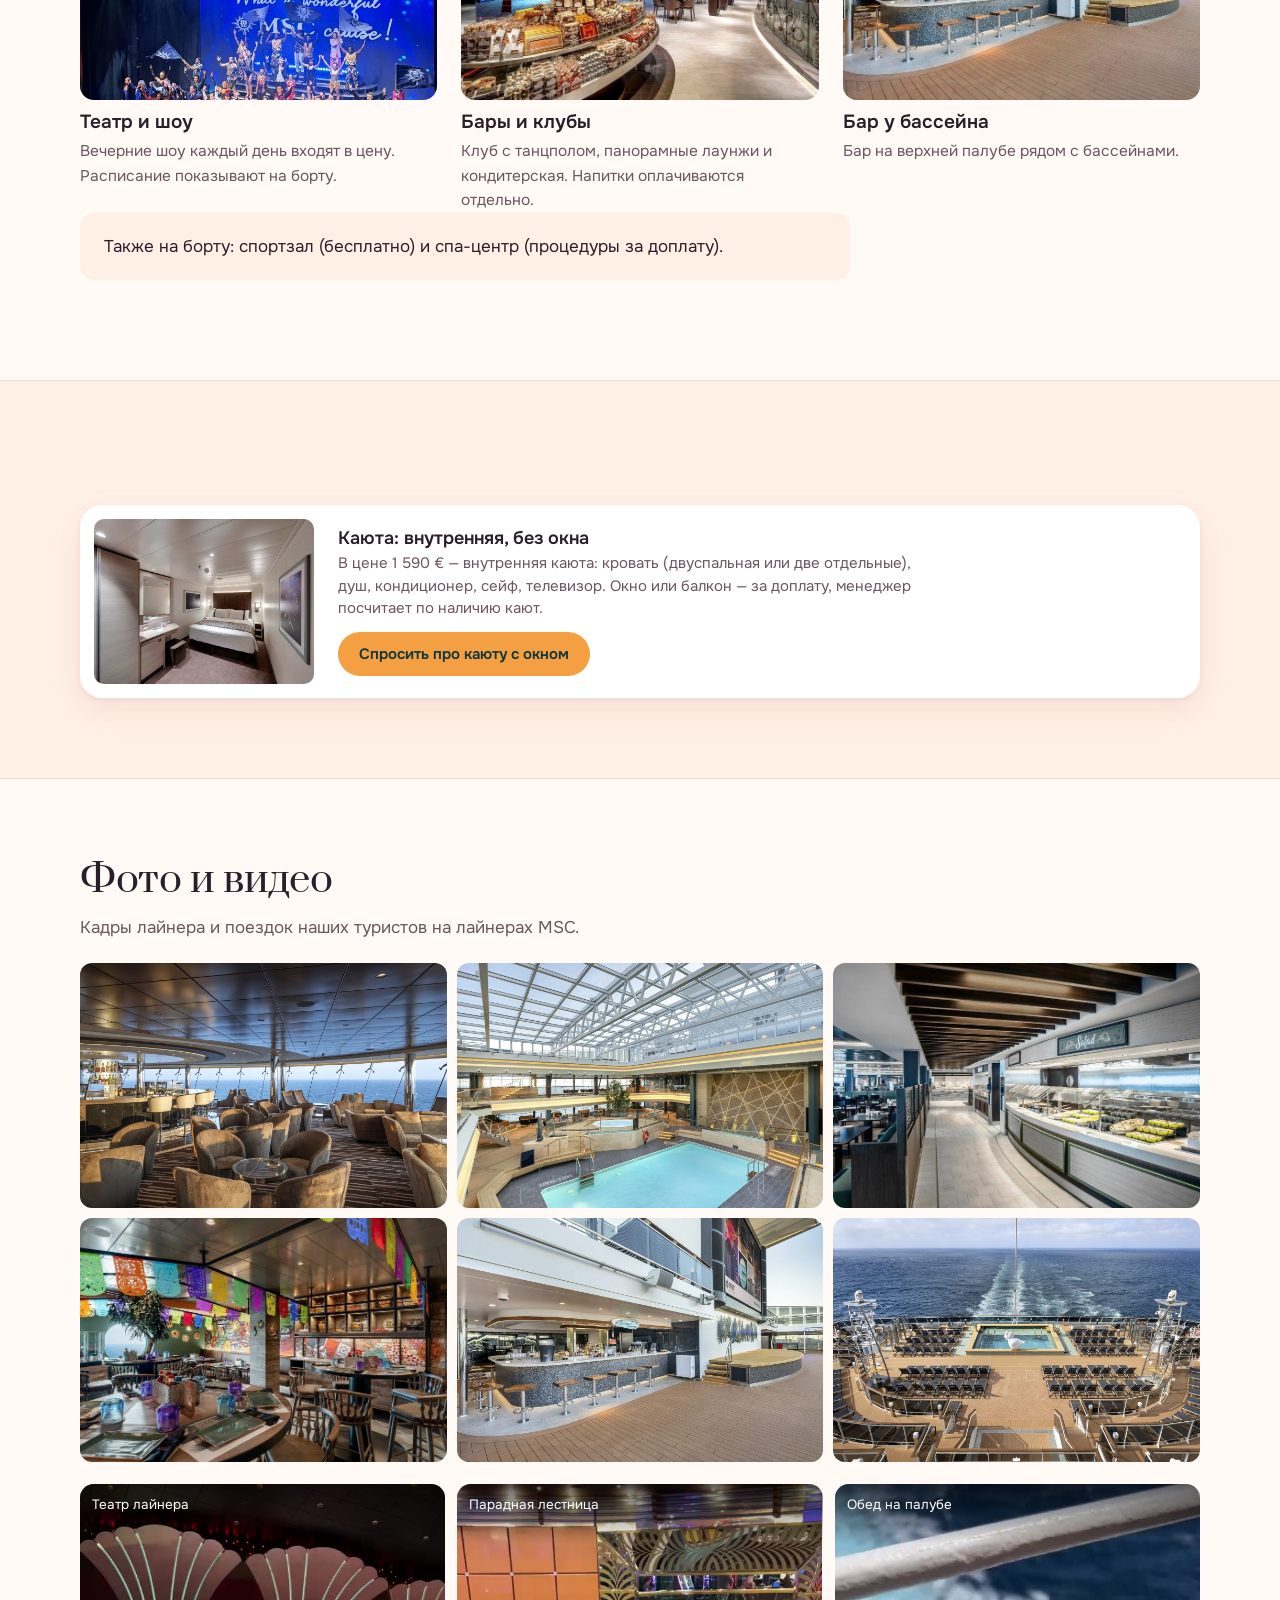
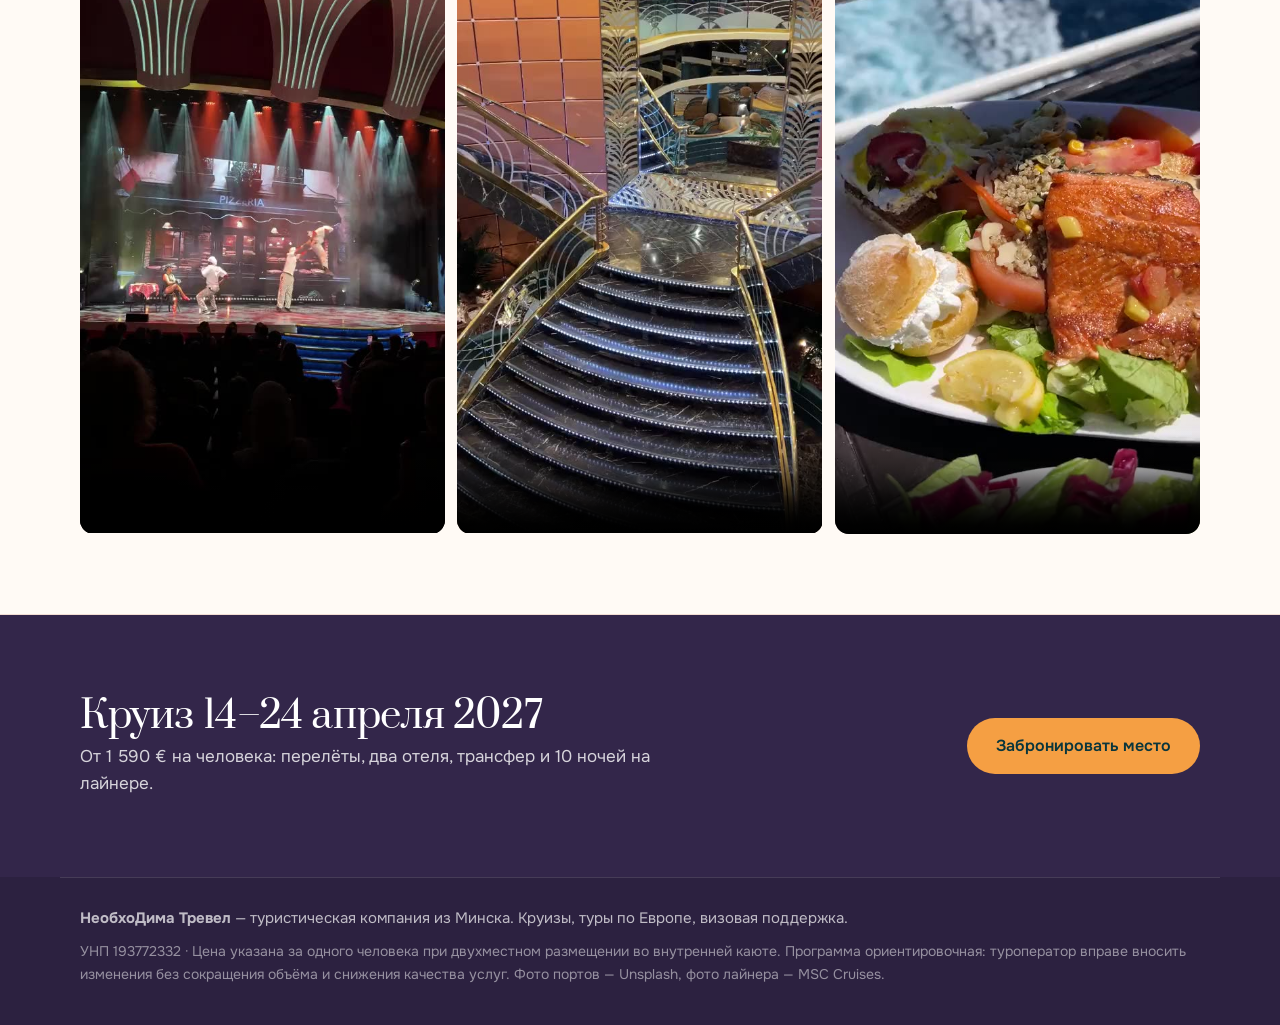
==== commit 63ef05d9: "Правки к запуску, образец «Закат» (zakat.html), гайд по Кадису за форму, страница остановок в новой " ====
--- a/liner.html
+++ b/liner.html
@@ -6,6 +6,7 @@
 <meta name="viewport" content="width=device-width, initial-scale=1, viewport-fit=cover">
 <meta name="theme-color" content="#0E484F">
 <title>MSC Euribia: палубы, рестораны, развлечения | НеобхоДима Тревел</title>
+<link rel="icon" type="image/png" href="img/favicon.png">
 <meta name="description" content="Подробно о лайнере MSC Euribia: рестораны, бассейны, аквапарк, театр, спа, каюта. Круиз из Барселоны 14–24 апреля 2027.">
 <link rel="preconnect" href="https://fonts.googleapis.com">
 <link rel="preconnect" href="https://fonts.gstatic.com" crossorigin>
@@ -14,6 +15,7 @@
 <link rel="stylesheet" href="rich.css?v=5">
 <link rel="stylesheet" href="brand.css?v=6">
 <link rel="stylesheet" href="inner.css?v=3">
+<link rel="stylesheet" href="sunset.css?v=2">
 </head>
 <body class="inner">
 <a class="skip" href="#main">К содержимому</a>
--- a/brand.css
+++ b/brand.css
@@ -153,7 +153,6 @@
 .mdl.youtube .mdl-cap{display:none}
 
 /* ===== блокнот: чек-лист ===== */
-@import url("https://fonts.googleapis.com/css2?family=Caveat:wght@500;700&display=swap");
 .pack2{display:grid;gap:32px;align-items:center}
 .pack-intro .small{margin:14px 0 12px}
 .notebook{position:relative;background:#fff;border-radius:6px 6px 14px 14px;padding:76px 26px 26px 78px;box-shadow:0 2px 0 #cfd9d9,0 18px 34px rgba(14,72,79,.18);transform:rotate(-.8deg);
@@ -161,8 +160,8 @@
   background-position:0 76px,0 0;background-repeat:repeat-y,no-repeat}
 .notebook:before{content:"";position:absolute;top:0;left:0;right:0;height:34px;border-radius:6px 6px 0 0;
   background:radial-gradient(circle at 18px 17px,#0E484F 0 5px,transparent 6px) 0 0/36px 34px repeat-x,#E9F1F1;box-shadow:inset 0 -2px 0 #d3dede}
-.clip{position:absolute;top:-16px;right:44px;width:20px;height:64px;border:3px solid #9AA9AB;border-radius:10px;transform:rotate(8deg);z-index:2}
-.clip:after{content:"";position:absolute;left:3px;top:14px;width:8px;height:40px;border:3px solid #9AA9AB;border-radius:8px}
+.paperclip{position:absolute;top:-16px;right:44px;width:20px;height:64px;border:3px solid #9AA9AB;border-radius:10px;transform:rotate(8deg);z-index:2}
+.paperclip:after{content:"";position:absolute;left:3px;top:14px;width:8px;height:40px;border:3px solid #9AA9AB;border-radius:8px}
 .nb-title{font-family:"Caveat",cursive;font-weight:700;font-size:38px;line-height:1;color:#0E484F;position:absolute;top:44px;left:78px;margin:0;transform:translateY(-12px)}
 .nb-date{position:absolute;top:48px;right:26px;margin:0;font-family:"Caveat",cursive;font-size:22px;color:#B8560A;transform:rotate(-2deg)}
 .notebook .packlist{display:block;margin:0;padding:0;list-style:none}
@@ -217,3 +216,184 @@
 .mdl-cap a{color:var(--accent)}
 .mdl.youtube .mdl-cap{display:block;background:#0A363C;color:#fff;border-radius:0 0 12px 12px;text-align:center}
 .mdl.youtube .mdl-cap a{color:var(--orange)}
+
+/* ===== порядок цветов разделов ===== */
+#vklyucheno.sec,#porty.sec,#den.sec,#turisty.sec,#o-nas.sec,#chemodan.sec{background:#fff}
+#schet.sec,#marshrut.sec,#layner.sec,#pasport.sec,#video.sec,#viza.sec,#voprosy.sec{background:var(--bg2)}
+#kino.sec,#otzyvy.sec{background:var(--dark)}
+
+/* ===== счётчик и «Знали ли вы?» ===== */
+#schet.sec{padding:40px 0}
+.widgets{display:grid;gap:16px}
+.widget{background:#fff;border-radius:var(--r);padding:26px;border:1px solid var(--line)}
+.widget h3{font-family:var(--body);font-weight:600;font-size:17px;margin-bottom:14px}
+.count{display:grid;grid-template-columns:repeat(4,1fr);gap:10px}
+.count div{background:var(--bg2);border-radius:12px;padding:14px 4px;text-align:center}
+.count b{display:block;font-family:var(--body);font-weight:600;font-size:clamp(26px,4vw,40px);line-height:1;color:var(--dark);letter-spacing:-.02em;font-variant-numeric:tabular-nums}
+.count span{font-size:13px;color:var(--muted);font-weight:500}
+.widget .note{margin-top:12px;font-size:14px;color:var(--muted)}
+.didyou{background:var(--orange);border:0;display:flex;flex-direction:column;justify-content:space-between;gap:12px}
+.dy-label{font-size:13.5px;font-weight:600;color:#0A363C}
+.didyou .q{font-family:"Caveat",cursive;font-weight:600;font-size:clamp(24px,2.6vw,30px);line-height:1.15;color:#0A363C;min-height:96px}
+.didyou .btn-ghost{align-self:flex-start;color:#0A363C;border-color:#0A363C}
+.didyou .btn-ghost:hover{background:#0A363C;color:#fff}
+@media (min-width:900px){.widgets{grid-template-columns:1.2fr .8fr;gap:20px}}
+
+/* ===== график дня по часам ===== */
+.hours{list-style:none;display:grid;grid-auto-flow:column;grid-auto-columns:minmax(210px,1fr);gap:16px;overflow-x:auto;scroll-snap-type:x mandatory;padding:6px 0 10px;position:relative;margin-top:8px}
+.hours li{position:relative;scroll-snap-align:start;padding-top:74px}
+.hours li:before{content:"";position:absolute;left:0;right:-16px;top:30px;border-top:3px dotted var(--accent)}
+.hours li:last-child:before{right:50%}
+.hours .hr{position:absolute;left:0;top:0;width:62px;height:62px;border-radius:50%;background:var(--orange);border:5px solid #fff;box-shadow:0 0 0 2px var(--orange);display:grid;place-items:center;font-family:var(--body);font-weight:600;font-size:15px;color:#0A363C;z-index:1}
+.hours figure{position:relative;margin:0 0 12px;aspect-ratio:3/4;border-radius:var(--r);overflow:hidden;background:var(--bg2)}
+.hours img,.hours video{position:absolute;inset:0;width:100%;height:100%;object-fit:cover}
+.hours li b{display:block;font-size:18px;margin-bottom:2px}
+.hours li > span:not(.hr){font-size:15px;color:var(--muted);line-height:1.45}
+@media (min-width:1100px){.hours{grid-auto-columns:minmax(0,1fr);overflow:visible}}
+
+/* ===== кино ===== */
+.cine{display:grid;grid-template-columns:1fr 1fr;gap:12px;margin-top:26px}
+.clip,.reel{position:relative;margin:0;border-radius:var(--r);overflow:hidden;background:#0A363C;border:2px solid rgba(255,255,255,.9)}
+.clip{aspect-ratio:16/9}
+.clip.big{grid-column:span 2}
+.clip img,.clip video,.reel img,.reel video{position:absolute;inset:0;width:100%;height:100%;object-fit:cover}
+.clip video,.reel video{opacity:0;transition:opacity .5s}
+.clip video.on,.reel video.on{opacity:1}
+.clip figcaption,.reel figcaption{position:absolute;left:0;right:0;bottom:0;padding:34px 14px 12px;background:linear-gradient(transparent,rgba(0,0,0,.72));color:#fff;font-weight:600;font-size:15px}
+.clip.big figcaption{font-size:20px;padding:50px 20px 16px}
+.reels4{display:grid;grid-template-columns:1fr 1fr;gap:12px;margin-top:12px}
+.reel{aspect-ratio:9/14}
+.credit{margin-top:16px;font-size:13px;color:rgba(255,255,255,.6);text-align:center}
+@media (min-width:900px){.cine{grid-template-columns:repeat(3,1fr)}.clip.big{grid-column:span 2;grid-row:span 2;aspect-ratio:auto}.reels4{grid-template-columns:repeat(4,1fr)}}
+
+/* ===== гастро-паспорт ===== */
+.pass-grid{display:grid;gap:36px;align-items:center}
+.pass-list{list-style:none;margin:20px 0 26px}
+.pass-list li{position:relative;padding:8px 0 8px 32px;font-size:17px}
+.pass-list li:before{content:"";position:absolute;left:4px;top:15px;width:13px;height:13px;background:var(--orange);transform:rotate(45deg);border-radius:3px}
+.pass-pages{position:relative;height:420px}
+.pass-pages img{position:absolute;width:min(46%,260px);border-radius:6px;box-shadow:0 18px 40px rgba(14,72,79,.3);background:#fff;transition:transform .35s}
+.pass-pages img:nth-child(1){left:2%;top:50px;transform:rotate(-9deg)}
+.pass-pages img:nth-child(2){left:26%;top:0;transform:rotate(3deg);z-index:2}
+.pass-pages img:nth-child(3){left:50%;top:56px;transform:rotate(10deg);z-index:1}
+.pass-pages:hover img:nth-child(1){transform:rotate(-13deg) translateX(-12px)}
+.pass-pages:hover img:nth-child(3){transform:rotate(14deg) translateX(12px)}
+@media (min-width:900px){.pass-grid{grid-template-columns:1fr 1.1fr;gap:56px}.pass-pages{height:520px}}
+
+/* ===== FAQ: две независимые колонки ===== */
+.faq{columns:auto;display:grid;gap:0 48px;max-width:none}
+.faq-col{min-width:0}
+@media (min-width:900px){.faq{grid-template-columns:1fr 1fr;align-items:start}}
+.faq details{break-inside:auto}
+
+/* ===== подписи к фото в ленте ===== */
+.strip figcaption,.mosaic figcaption{color:#fff}
+
+/* ===== схема палуб: увеличение без размытия ===== */
+.mdl.image.zoom img{width:auto;max-width:none}
+
+/* ===== блокнот: строки на линиях, крупный читаемый шрифт ===== */
+.notebook{padding:116px 28px 80px 80px;
+  background-image:repeating-linear-gradient(transparent 0 35px,#BCD6E0 35px 36px),linear-gradient(90deg,transparent 58px,#E5776B 58px 60px,transparent 60px);
+  background-position:0 116px,0 0}
+.nb-title{top:46px;left:80px;font-size:36px;transform:none}
+.nb-date{top:58px;right:28px;font-size:22px}
+.notebook .packlist li{height:36px}
+.notebook .packlist label{height:36px;line-height:36px;gap:12px;font-family:"Caveat",cursive;font-weight:600;font-size:23px;color:#0F3A40}
+.notebook .tx{white-space:nowrap;overflow:hidden;text-overflow:ellipsis;position:relative;top:-3px}
+.bx{width:20px;height:20px}
+@media (max-width:640px){.notebook{padding:104px 12px 76px 60px;background-image:repeating-linear-gradient(transparent 0 35px,#BCD6E0 35px 36px),linear-gradient(90deg,transparent 44px,#E5776B 44px 46px,transparent 46px);background-position:0 104px,0 0}.nb-title{left:60px;top:42px;font-size:30px}.nb-date{top:54px;right:14px;font-size:19px}.notebook .packlist li{height:auto}.notebook .packlist label{height:auto;min-height:36px;line-height:1.1;font-size:21px;padding:4px 0}.notebook .tx{white-space:normal;top:0}}
+
+#video.sec,#o-nas.sec,#voprosy.sec{background:#fff}
+#chemodan.sec{background:var(--bg2)}
+
+.notebook .packlist label{font-size:26px}
+@media (max-width:640px){.notebook .packlist label{font-size:23px}}
+
+/* ===== правки к запуску (07.11) ===== */
+:root{--muted:#41575A}
+.lead,.small,.sub{color:var(--muted)}
+.vhero .sub,.vhero .kicker{color:rgba(255,255,255,.92)}
+/* цена в первом экране — только на телефоне, на ПК есть карточка справа */
+.hero-price{display:none;color:#fff;font-size:17px;margin:-10px 0 20px}
+.hero-price b{color:var(--orange,#F59F43);font-size:22px}
+.hero-price .deadline{display:block;font-size:14px;margin-top:4px;opacity:.95}
+.hero-price .deadline[hidden]{display:none}
+@media (max-width:899px){
+  .hero-price{display:block}
+  .hero-cta .btn-light{display:none}
+}
+.bc-deadline{margin:8px 0 0;padding:8px 12px;border-radius:10px;background:#FFF3E3;color:#7A3A06;font-size:14px;font-weight:600}
+.bc-deadline[hidden]{display:none}
+
+/* «оплачивается отдельно» — без красных крестиков */
+.extras-list{list-style:none;margin:0 0 6px;padding:0}
+.extras-list li{display:grid;gap:2px;padding:12px 0 12px 22px;border-top:1px solid var(--line);position:relative}
+.extras-list li:first-child{border-top:0}
+.extras-list li:before{content:"+";position:absolute;left:2px;top:11px;color:var(--accent);font-weight:700}
+.extras-list b{font-weight:600}
+.extras-list span{font-size:15px;color:var(--muted);line-height:1.5}
+
+/* почему не собрать самому */
+.why-us{margin-top:28px;padding:24px;border-radius:var(--r);background:var(--dark);color:#fff}
+.why-us h3{color:#fff;font-family:var(--body);font-weight:600;font-size:20px;margin-bottom:14px}
+.why-us ul{list-style:none;margin:0;padding:0;display:grid;gap:16px}
+.why-us li{color:rgba(255,255,255,.88);font-size:16px;line-height:1.55}
+.why-us b{color:#fff;display:block}
+@media (min-width:900px){.why-us{padding:28px 32px}.why-us ul{grid-template-columns:repeat(3,1fr);gap:28px}}
+
+/* страхи первого круиза */
+.fears{list-style:none;margin:24px 0 0;padding:0;display:grid;gap:14px}
+.fears li{background:#fff;border:1px solid var(--line);border-radius:var(--r);padding:22px}
+.fears b{display:block;font-family:var(--head);font-weight:400;font-size:22px;line-height:1.2;margin-bottom:8px;color:var(--ink)}
+.fears span{color:var(--muted);font-size:16px;line-height:1.55}
+@media (min-width:760px){.fears{grid-template-columns:1fr 1fr}}
+@media (min-width:1100px){.fears{grid-template-columns:repeat(4,1fr)}}
+
+/* чередование фонов после сокращения страницы */
+#vklyucheno.sec,#marshrut.sec,#den.sec,#turisty.sec,#o-nas.sec,#voprosy.sec{background:#fff}
+#strahi.sec,#layner.sec,#viza.sec{background:var(--bg2)}
+#kino.sec,#otzyvy.sec{background:var(--dark)}
+/* вечер на борту: 4 ролика сеткой 2×2 */
+#kino .cine{grid-template-columns:1fr 1fr}
+#kino .clip.big{grid-column:auto;grid-row:auto;aspect-ratio:16/9}
+#kino .clip.big figcaption{font-size:15px;padding:34px 14px 12px}
+.vhero h1{max-width:18ch}
+@media (max-width:599px){.vhero h1{font-size:31px}.vhero .sub{font-size:16px;margin:12px 0 18px}.hero-price{margin:-4px 0 16px}}
+@media (min-width:900px){#kino .cine{grid-template-columns:repeat(4,1fr)}}
+
+/* ===== правки по разбору (07.11, вторая волна) ===== */
+/* плавающая плашка на ПК закрывала текст — кнопка и так есть в шапке */
+.stick{display:none!important}
+/* на телефоне цена уже в первом экране, карточка её дублировала */
+@media (max-width:899px){.vhero .book-card{display:none}}
+
+/* «что вы получаете у нас» — светлый блок, 2×2 */
+.why-us{background:#fff;color:var(--ink);border:1px solid var(--line);border-left:4px solid var(--orange)}
+.why-us h3{color:var(--ink);font-family:var(--head);font-weight:400;font-size:clamp(22px,2.4vw,28px);line-height:1.2;margin-bottom:18px}
+.why-us li{color:var(--muted)}
+.why-us b{color:var(--ink)}
+@media (min-width:900px){.why-us ul{grid-template-columns:1fr 1fr;gap:22px 40px}}
+
+/* почему бронировать сейчас */
+.now-strip-wrap{margin-top:20px}
+.now-strip{display:grid;gap:8px;padding:18px 22px;border-radius:var(--r);background:#FFF3E3;color:#5E2C05;font-size:15.5px;line-height:1.5}
+.now-strip b{font-size:17px;color:#7A3A06}
+.now-strip span:before{content:"→ ";color:var(--accent);font-weight:700}
+.now-strip .deadline{font-weight:700}
+.now-strip .deadline[hidden]{display:none}
+@media (min-width:900px){.now-strip{grid-template-columns:auto 1fr 1fr;align-items:start;gap:10px 28px}.now-strip .deadline{grid-column:2/-1}}
+
+/* туристы: три кадра крупно */
+.strip3{grid-auto-columns:minmax(220px,1fr)}
+@media (min-width:1100px){.strip3{grid-template-columns:repeat(3,1fr);grid-auto-flow:row}}
+
+/* дипломы — в окно по кнопке */
+.aw-dip{display:block;margin:6px auto 4px;background:none;border:1.5px solid var(--dark);color:var(--dark);border-radius:999px;padding:9px 18px;font:inherit;font-weight:600;font-size:15px;cursor:pointer}
+.aw-dip:hover{background:var(--dark);color:#fff}
+
+/* каюта — светлая плашка, тёмных блоков меньше */
+.cabin-strip{background:#fff;color:var(--ink);border:1px solid var(--line)}
+.cabin-strip h3{color:var(--ink)}
+.cabin-strip p{color:var(--muted)}
+.strip3 figure{aspect-ratio:4/5}.strip3 figure img,.strip3 figure video{width:100%;height:100%;object-fit:cover}
--- a/sunset.css
+++ b/sunset.css
@@ -0,0 +1,183 @@
+/* Образец «Закат»: тёплая гамма из видео первого экрана — абрикос, коралл, роза и сумеречный фиолетовый.
+   Подключается последним, поверх brand.css. Вернуть прежний вид: убрать строку sunset.css из <head>. */
+:root{
+  --sun1:#FFB36B; --sun2:#F58A6E; --sun3:#E56F8F; --sun4:#8E5A9E;
+  --grad:linear-gradient(120deg,#FFA65C 0%,#F2795F 50%,#DE5F86 100%);
+  --dusk:linear-gradient(160deg,#2C2140 0%,#47294F 55%,#74375A 100%);
+  --bg:#FFFAF5; --bg2:#FFF0E6; --ink:#2A1E2B; --muted:#6B5560; --line:#F2DDD3;
+  --accent:#C2482F; --accent-d:#A23A24;
+  --dark:#33264A; --dark2:#2C2140;
+  --shadow:0 12px 32px rgba(194,72,47,.10), 0 2px 6px rgba(42,30,43,.05);
+}
+body{background:var(--bg);color:var(--ink)}
+.lead{color:var(--muted)}
+
+/* цифры и цены в заголовках — закатным градиентом */
+.sec h2 .num,.bc-price b,.hero-price b,.ship-facts b{background:var(--grad);-webkit-background-clip:text;background-clip:text;color:transparent}
+.hero-price b{background:linear-gradient(120deg,#FFC48A,#FF9A7A 60%,#FF8FA8);-webkit-background-clip:text;background-clip:text}
+
+/* фоны секций: ни одного белого блока подряд */
+#vklyucheno.sec{background:linear-gradient(180deg,#FFF6EE 0%,#FFE6DC 100%)}
+#strahi.sec{background:linear-gradient(180deg,#FFE6DC 0%,#F7E1EC 100%)}
+#marshrut.sec{background:linear-gradient(180deg,#F7E1EC 0%,#E3F1F3 30%,#FFF3E8 100%)}
+#layner.sec{background:#FFF7EF}
+#den.sec{background:linear-gradient(180deg,#FFF7EF,#FFE9DF)}
+#turisty.sec{background:#FFE9DF}
+#o-nas.sec{background:linear-gradient(180deg,#FFF6EE,#FFE6DC)}
+#viza.sec{background:linear-gradient(180deg,#FFE6DC,#F7E1EC)}
+#voprosy.sec{background:#FFFAF5}
+
+/* тёмные секции — сумерки вместо тёмно-зелёного */
+#kino.sec,#otzyvy.sec,#zayavka.sec{background:var(--dusk);color:#fff}
+.stick,.mbar{--x:0}
+.stick{background:var(--dark2)}
+
+/* ===== Цена ===== */
+.pcol{border:0;background:#fff;border-radius:22px;box-shadow:var(--shadow)}
+.pcol h3{font-family:var(--head);font-weight:400;font-size:24px;margin-bottom:12px}
+.pin-yes td.ok{color:#fff}
+.pin-yes td.ok:before{content:"✓";display:inline-grid;place-items:center;width:24px;height:24px;border-radius:50%;background:var(--grad);color:#fff;font-size:13px;font-weight:700}
+.pcol td{border-top-color:var(--line)}
+.pin-yes td:first-child{color:var(--accent);font-weight:500}
+.pin-no{background:#FFF8F3;border:2px dashed #EFA48C;box-shadow:none}
+.pin-no h3{color:var(--accent)}
+.extras-list li{border-top-color:rgba(194,72,47,.18)}
+.extras-list li:before{content:"";top:19px;width:9px;height:9px;border-radius:50%;background:var(--grad)}
+.extras-list span{color:#6B4B4B}
+
+@media (max-width:759px){
+  .pcol{padding:20px 18px}
+  .pin-yes table,.pin-yes tbody{display:block}
+  .pin-yes tr{display:grid;grid-template-columns:1fr 30px;column-gap:10px;padding:11px 0;border-top:1px solid var(--line)}
+  .pin-yes tr:first-child{border-top:0;padding-top:4px}
+  .pin-yes td{display:block;border:0;padding:0;width:auto}
+  .pin-yes td:first-child{grid-column:1;font-size:12px;text-transform:uppercase;letter-spacing:.06em;margin-bottom:2px}
+  .pin-yes td:nth-child(2){grid-column:1;font-size:16px;line-height:1.4}
+  .pin-yes td.ok{grid-column:2;grid-row:1 / span 2;align-self:center;text-align:right}
+}
+
+/* «Почему у нас» — карточка-сумерки */
+.why-us{background:var(--dusk);border:0;border-radius:22px;color:#fff;box-shadow:0 18px 40px rgba(71,41,79,.25);position:relative;overflow:hidden}
+.why-us:before{content:"";position:absolute;inset:0 0 auto 0;height:5px;background:var(--grad)}
+.why-us h3{color:#fff}
+.why-us li{color:rgba(255,255,255,.82)}
+.why-us b{color:#FFC08A;margin-bottom:2px}
+
+.now-strip{background:#fff;color:var(--ink);box-shadow:var(--shadow);border-radius:22px;position:relative;overflow:hidden;padding-left:28px}
+.now-strip:before{content:"";position:absolute;left:0;top:0;bottom:0;width:6px;background:var(--grad)}
+.now-strip b{color:var(--accent)}
+
+/* ===== Страхи: карточки с иконками, на телефоне листаются ===== */
+.fears li{border:0;border-radius:22px;background:#fff;box-shadow:var(--shadow);padding:22px 22px 24px}
+.fears .ic{display:grid;place-items:center;width:48px;height:48px;border-radius:50%;background:var(--grad);color:#fff;margin-bottom:14px;box-shadow:0 6px 14px rgba(242,121,95,.35)}
+.fears b{color:var(--ink)}
+.fears span{color:var(--muted)}
+@media (max-width:759px){
+  .fears{grid-auto-flow:column;grid-auto-columns:84%;overflow-x:auto;scroll-snap-type:x mandatory;margin-left:calc(var(--pad) * -1);margin-right:calc(var(--pad) * -1);padding:6px var(--pad) 22px;scrollbar-width:none}
+  .fears::-webkit-scrollbar{display:none}
+  .fears li{scroll-snap-align:center}
+}
+
+/* ===== Карта маршрута: цветное море ===== */
+#sea stop:first-child{stop-color:#D3EEF1}
+#sea stop:last-child{stop-color:#9FD3DE}
+.map{border:0;box-shadow:var(--shadow)}
+.map [fill="#F6F0E7"]{fill:#FFF3E4}
+.map [fill="#EBCFC2"]{fill:#FFD3B5}
+.map #route{stroke:#E8604C;stroke-width:4.5;stroke-dasharray:8 7}
+.days{scrollbar-width:none}.days::-webkit-scrollbar{display:none}
+@media (max-width:759px){.rt-photo{aspect-ratio:16/10;height:auto}}
+.map #routeBase{stroke:#fff;opacity:.9}
+.map .pin .dot{fill:var(--dark2)}
+.map .pin.on .dot,.map .pin:hover .dot,.map .pin:focus-visible .dot{fill:#E8604C}
+.map .pin .pulse{fill:#E8604C}
+.map .lbl{fill:var(--ink);stroke:#FFF3E4}
+.map #shipDot circle{fill:#FFA65C}
+.rt-map{background:#B7DFE7;border-radius:var(--r)}
+.route .days button{background:#fff;border-color:transparent;box-shadow:0 2px 8px rgba(42,30,43,.06)}
+.days button[aria-selected="true"],.route .days button[aria-selected="true"]{background:var(--grad);border-color:transparent;color:#fff}
+.days button[aria-selected="true"] small{color:rgba(255,255,255,.85)}
+
+/* ===== Лайнер, день, виза ===== */
+.cabin-strip{background:#fff;border:0;box-shadow:var(--shadow);border-radius:22px}
+.hours .hr{background:var(--grad);color:#fff;border-color:#fff}
+.steps li:before{border:0;background:var(--grad);color:#fff}
+.awards{border:0;box-shadow:var(--shadow);border-radius:22px}
+
+/* ===== Кто мы: карта офиса ===== */
+.about-facts b{color:var(--accent)}
+.office-map{margin-top:22px}
+.office-map iframe{display:block;width:100%;height:300px;border:0;border-radius:22px;box-shadow:var(--shadow);background:#F4E9E1}
+.office-map a{display:inline-block;margin-top:10px;font-weight:600}
+@media (min-width:900px){.office-map iframe{height:340px}}
+
+/* FAQ */
+.faq summary:after,.faq summary::marker{color:var(--accent)}
+
+/* ===== Внутренние страницы (лайнер, остановки, отели) ===== */
+.ihero{background:linear-gradient(rgba(44,33,64,.55),rgba(116,55,90,.55)),var(--bg-img) center/cover,#47294F}
+.inner .foot{background:#2C2140}
+.pblock{background:#FFFAF5}
+.pblock.alt{background:linear-gradient(180deg,#FFF0E6,#FBE6EC)}
+.pnum{background:var(--grad)}
+.pdate{background:#FFE1C7;color:var(--accent-d)}
+.phead h2{color:var(--ink)}
+.phours{background:var(--dusk)}
+.phours:before{background:#FFA65C}
+.pc{border-top:0;box-shadow:var(--shadow);border-radius:20px}
+.pic{background:var(--grad)}
+.pic svg{stroke:#fff}
+.pc h3{color:var(--accent)}
+
+/* остановки: фото слева, видео и текст справа — без пустых полос и растянутых кадров */
+.pgal{grid-template-columns:1fr 1fr!important;grid-template-rows:auto!important;gap:10px}
+.pgal img,.pgal .pmain{aspect-ratio:4/3!important;min-height:0!important;grid-row:auto!important;height:auto}
+.pgal .pmain{grid-column:1 / -1;aspect-ratio:16/10!important}
+.pgal.g2 img:not(.pmain){grid-column:1 / -1;aspect-ratio:21/9!important}
+.pvideo{max-width:none;width:100%;aspect-ratio:16/9;margin:0 0 20px;align-items:center;padding:0 18px 0 84px;font-size:17px}
+.pvideo:after{content:"";position:absolute;inset:0;background:linear-gradient(90deg,rgba(44,33,64,.75),rgba(44,33,64,.1) 70%);z-index:0}
+.pvideo .in-play,.pvideo b{z-index:1}
+.pvideo .in-play{background:var(--grad);color:#fff}
+@media (min-width:900px){
+  .pblock .wrap{display:grid;grid-template-columns:1.2fr 1fr;column-gap:40px;align-items:start}
+  .pblock .phead{grid-column:1 / -1}
+  .pblock .pgal{grid-column:1;grid-row:2 / span 3;margin:0}
+  .pblock .pvideo,.pblock .plead,.pblock .pcards{grid-column:2}
+  .pblock .pcards{grid-template-columns:1fr;gap:12px}
+  .pblock .plead{font-size:17.5px;margin-bottom:18px}
+  .pblock .pc{padding:16px 18px;display:grid;grid-template-columns:40px 1fr;column-gap:14px}
+  .pblock .pc .pic{grid-row:span 2;margin:0}
+}
+
+/* ===== Гайд по стоянке (приманка за контакт) ===== */
+#gidy.sec{background:var(--dusk);color:#fff;overflow:hidden}
+.gid{display:grid;gap:36px;align-items:center}
+.gid-kicker{font-size:14px;font-weight:600;letter-spacing:.08em;text-transform:uppercase;color:#FFC08A;margin-bottom:10px}
+#gidy h2{color:#fff}
+#gidy h2 .num{background:none;-webkit-text-fill-color:#FFC08A;color:#FFC08A}
+#gidy .lead{color:rgba(255,255,255,.82)}
+.gid-list{list-style:none;margin:18px 0 22px;padding:0;display:grid;gap:10px}
+.gid-list li{position:relative;padding-left:26px;color:rgba(255,255,255,.85);line-height:1.5}
+.gid-list li:before{content:"";position:absolute;left:0;top:8px;width:12px;height:12px;border-radius:50%;background:var(--grad)}
+.gid-list b{color:#fff}
+.gid-form{display:grid;gap:10px;max-width:460px}
+.gid-form input:not(.hp){font:inherit;font-size:16px;padding:14px 16px;border-radius:14px;border:1px solid rgba(255,255,255,.25);background:rgba(255,255,255,.1);color:#fff}
+.gid-form input::placeholder{color:rgba(255,255,255,.6)}
+.gid-form .btn{width:100%}
+.gid-form .hp{position:absolute;left:-9999px}
+.gid-note{color:rgba(255,255,255,.6)!important;font-size:12.5px;line-height:1.45}
+.gid-form.sent input,.gid-form.sent button,.gid-form.sent .gid-note{display:none}
+.gid-msg{font-size:15.5px;line-height:1.5}
+.gid-msg.err{color:#FFB3A1}
+.gid-msg.ok{color:#fff;display:grid;gap:12px}
+.gid-msg .btn{justify-self:start}
+.gid-pages{position:relative;height:420px}
+.gid-pages img{position:absolute;width:210px;height:auto;border-radius:16px;box-shadow:0 18px 40px rgba(0,0,0,.35);border:3px solid rgba(255,255,255,.85)}
+.gid-pages img:nth-child(1){left:50%;top:0;transform:translateX(-50%);z-index:3}
+.gid-pages img:nth-child(2){left:6%;top:40px;transform:rotate(-7deg);z-index:2}
+.gid-pages img:nth-child(3){right:6%;top:40px;transform:rotate(7deg);z-index:1}
+@media (min-width:900px){.gid{grid-template-columns:1.05fr 1fr;gap:56px}.gid-pages{height:520px}.gid-pages img{width:260px}}
+@media (max-width:420px){.gid-pages{height:360px}.gid-pages img{width:170px}}
+.gid{grid-template-areas:"copy" "pages" "form"}
+.gid-copy{grid-area:copy}.gid-pages{grid-area:pages}.gid-form{grid-area:form}
+@media (min-width:900px){.gid{grid-template-areas:"copy pages" "form pages";row-gap:6px}}
